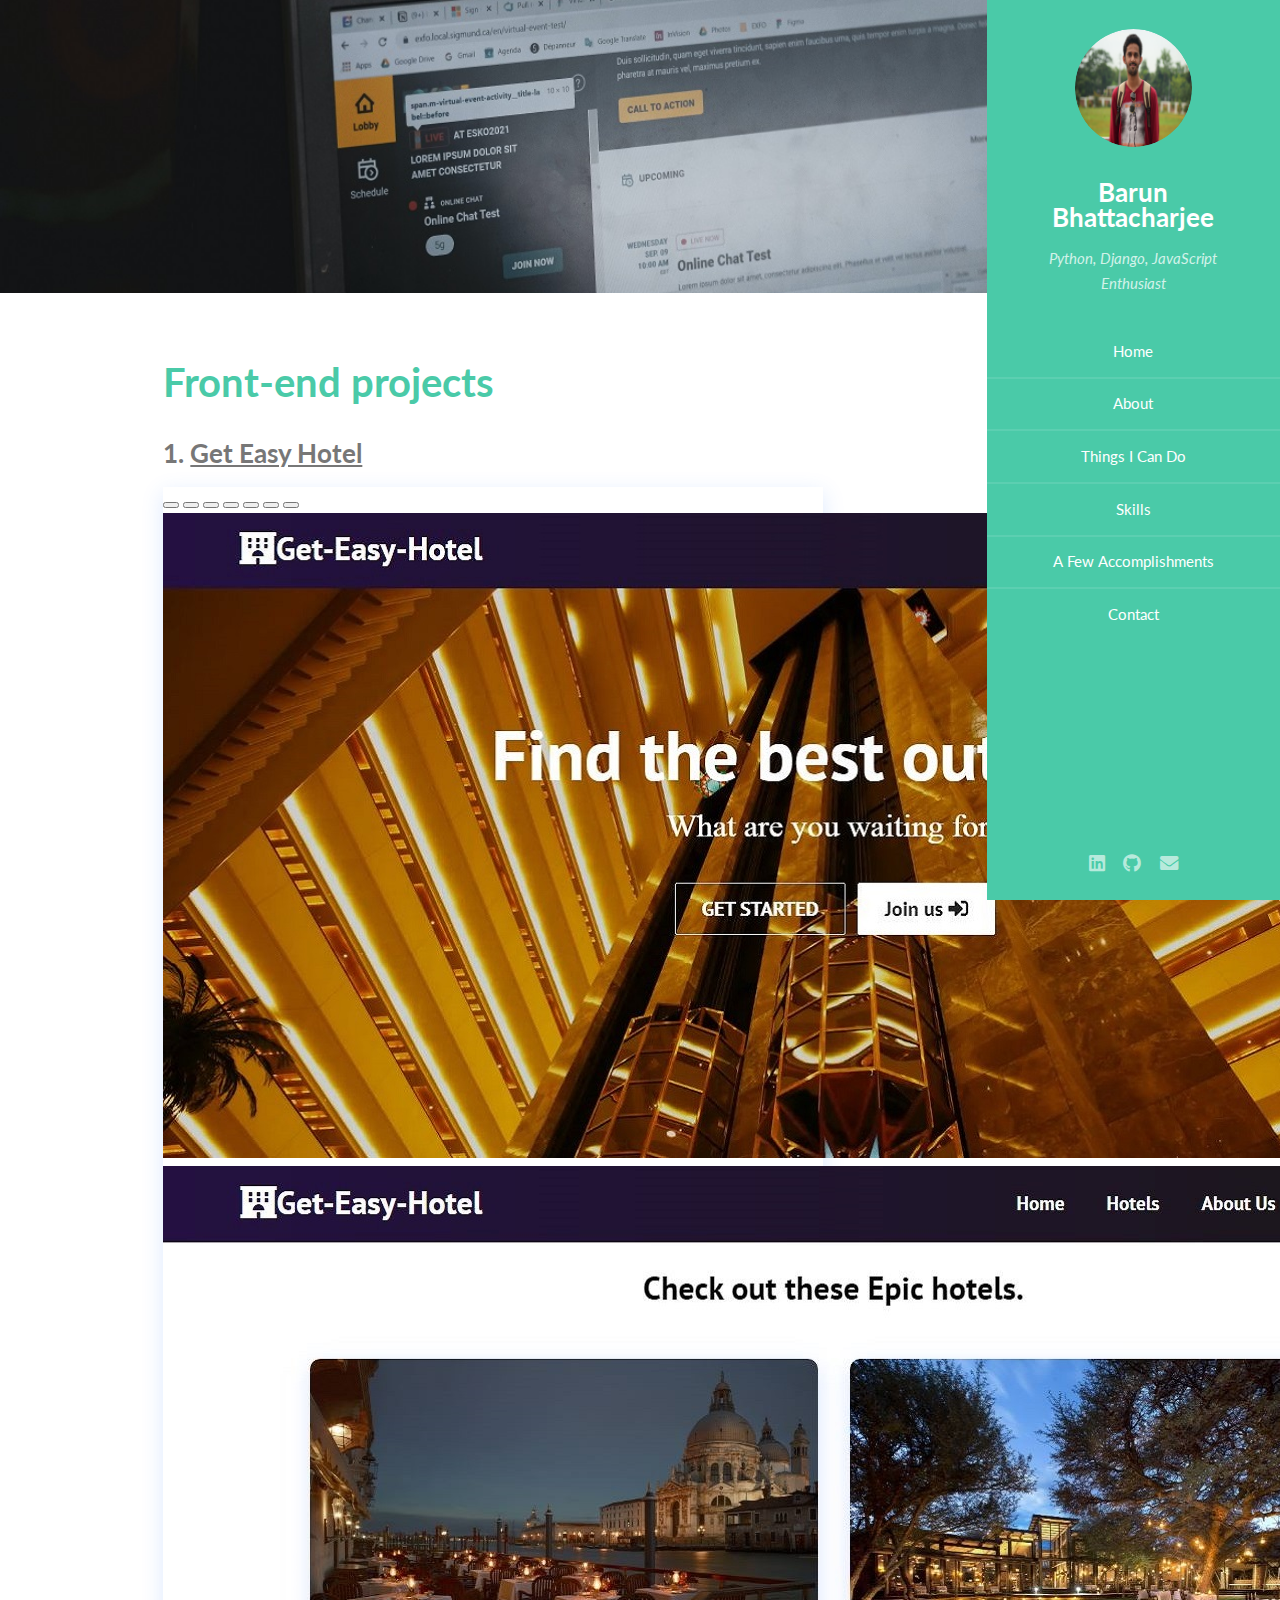
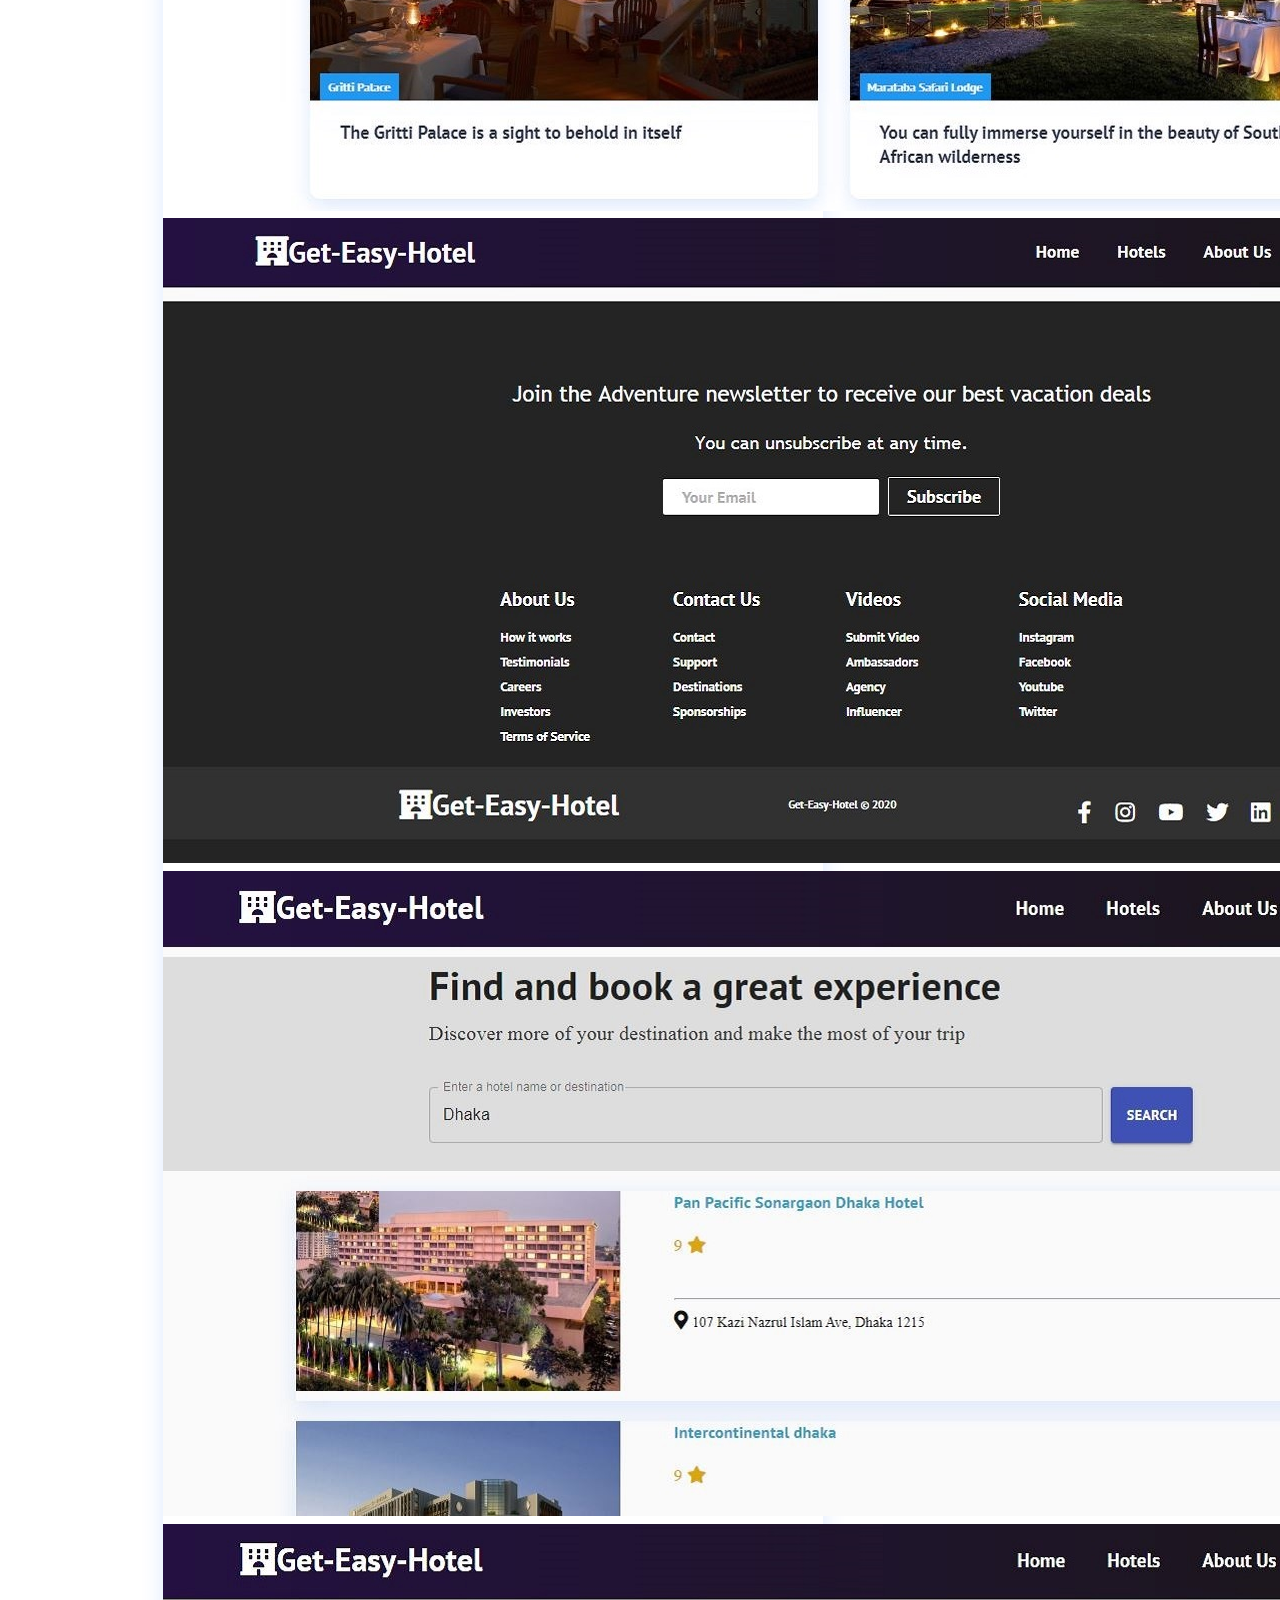
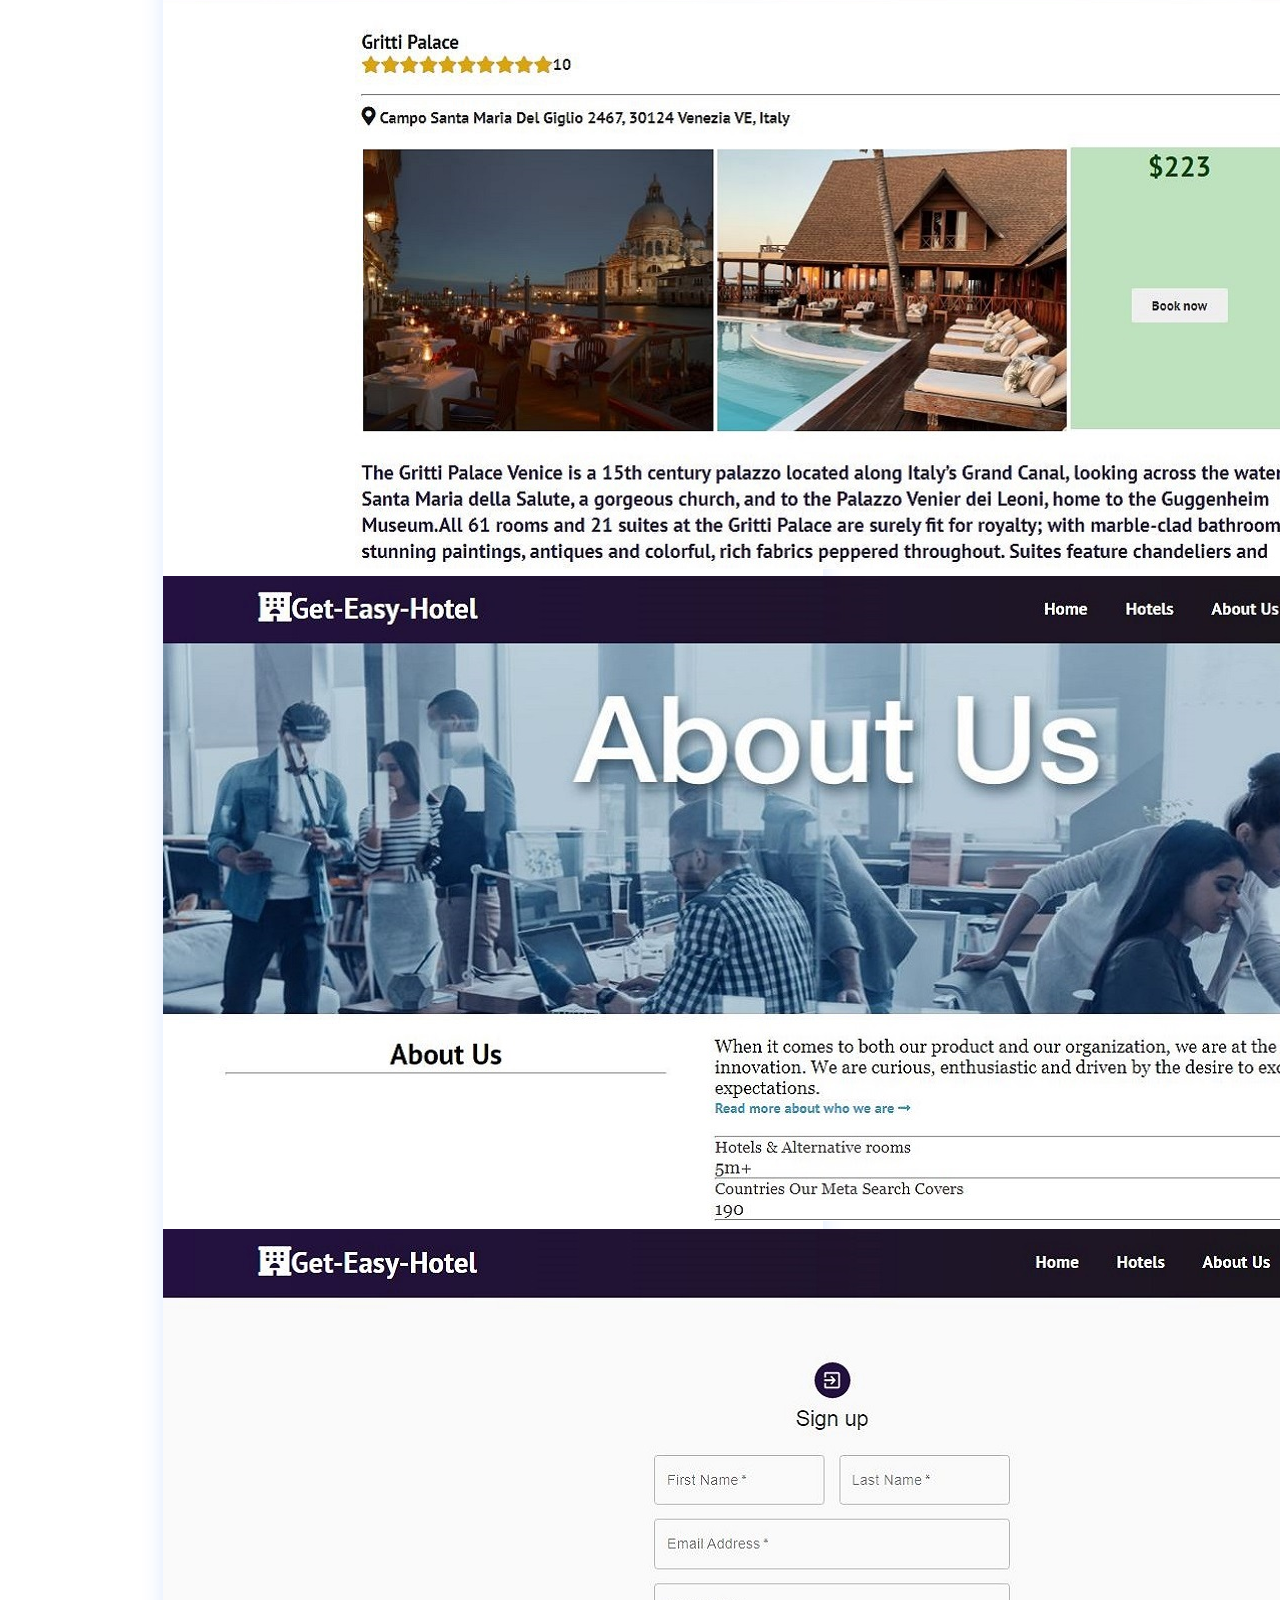
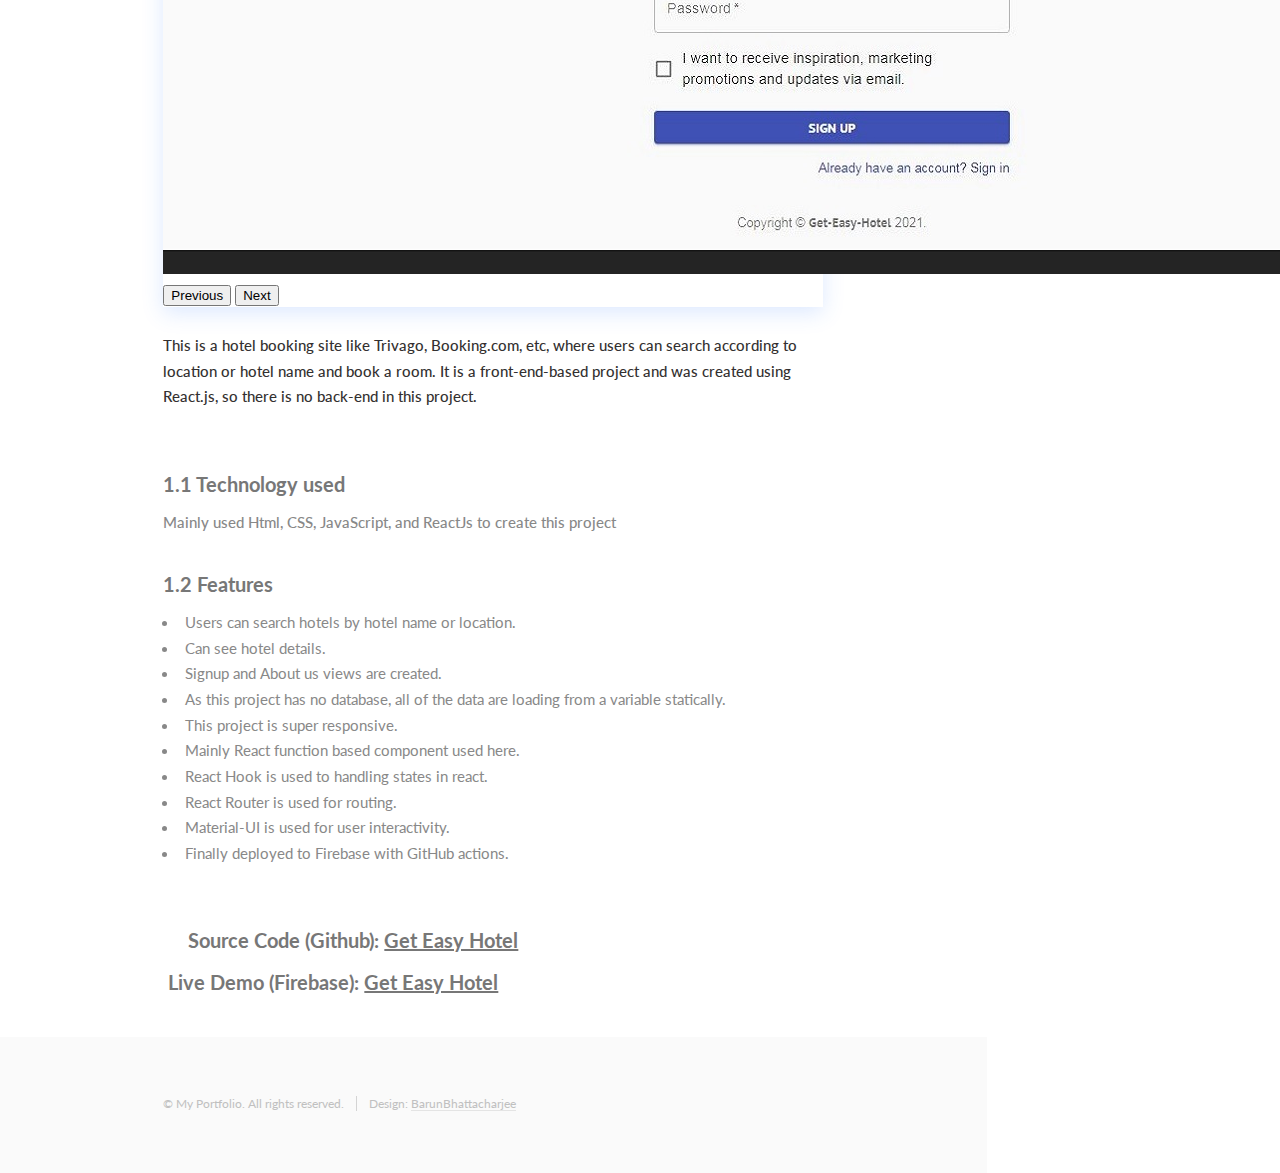
==== front-end_projects.html @ 384adb58 "initial commit" ====
<!DOCTYPE html>
<html>
    <head>

        <title>My Portfolio</title>
		<meta charset="utf-8" />
		<meta name="viewport" content="width=device-width, initial-scale=1, user-scalable=no" />
		<link href="https://cdn.jsdelivr.net/npm/bootstrap@5.0.0-beta3/dist/css/bootstrap.min.css" rel="stylesheet" integrity="sha384-eOJMYsd53ii+scO/bJGFsiCZc+5NDVN2yr8+0RDqr0Ql0h+rP48ckxlpbzKgwra6" crossorigin="anonymous">
		<link rel="stylesheet" href="assets/css/main.css" />
		<link rel="stylesheet" href="https://use.fontawesome.com/releases/v5.15.2/css/all.css">
		<link rel="stylesheet" href="https://use.fontawesome.com/releases/v5.15.2/css/v4-shims.css">
		<link
			href="https://fonts.googleapis.com/css2?family=PT+Sans:wght@700&display=swap"
			rel="stylesheet"
		/>

    </head>

    <body class="is-preload">

        <!-- Header -->
			<section id="header">
				<header>
					<span class="image avatar"><img src="images/avatar.jpg" alt="" /></span>
					<h1 id="logo">Barun Bhattacharjee</h1>
					<p>Python, Django, JavaScript Enthusiast</p>
				</header>
				<nav id="nav">
					<ul>
						<li><a href="index.html">Home</a></li>
						<li><a href="index.html#one">About</a></li>
						<li><a href="index.html#two">Things I Can Do</a></li>
						<li><a href="index.html#three">Skills</a></li>
						<li><a href="index.html#four">A Few Accomplishments</a></li>
						<li><a href="index.html#five">Contact</a></li>
					</ul>
				</nav>
				<footer>
					<ul class="icons">
						<li><a href="https://www.linkedin.com/in/barun-bhattacharjee/" class="icon brands fa-linkedin"><span class="label">LinkedIn</span></a></li>
						<li><a href="https://github.com/BarunBlog" class="icon brands fa-github"><span class="label">Github</span></a></li>
						<li><a href="mailto:bhattacharjeebarun25@gmail.com" class="icon solid fa-envelope"><span class="label">Email</span></a></li>
					</ul>
				</footer>
			</section>

            <!-- Wrapper -->
            <div id="wrapper">
                
                <!-- Main -->
                <div id="main">
                    <section id="one">
                        <div class="image main" data-position="center">
                            <img src="images/pic02.jpg" alt="" />
                        </div>

                        <div class="container">
                            <header class="major">
                                <h2 style="font-size: 40px;">Front-end projects</h2>

                            </header>

                            <h3>1. <a style="text-decoration: underline;" href="https://get-easy-hotel-2a999.web.app/">Get Easy Hotel</a></h3>

                            <div id="carouselExampleDark4" style="box-shadow: 0 6px 20px rgba(56, 125, 255, 0.17);" class="carousel carousel-dark slide" data-bs-ride="carousel">
                                <div class="carousel-indicators">
                                    <button type="button" data-bs-target="#carouselExampleDark4" data-bs-slide-to="0" class="active" aria-current="true" aria-label="Slide 1"></button>
                                    <button type="button" data-bs-target="#carouselExampleDark4" data-bs-slide-to="1" aria-label="Slide 2"></button>
                                    <button type="button" data-bs-target="#carouselExampleDark4" data-bs-slide-to="2" aria-label="Slide 3"></button>
                                    <button type="button" data-bs-target="#carouselExampleDark4" data-bs-slide-to="3" aria-label="Slide 4"></button>
                                    <button type="button" data-bs-target="#carouselExampleDark4" data-bs-slide-to="4" aria-label="Slide 5"></button>
                                    <button type="button" data-bs-target="#carouselExampleDark4" data-bs-slide-to="5" aria-label="Slide 6"></button>
                                    <button type="button" data-bs-target="#carouselExampleDark4" data-bs-slide-to="6" aria-label="Slide 7"></button>
                                </div>
                                <div class="carousel-inner">
                                    <div class="carousel-item active" data-bs-interval="6000">
                                        <img src="images/project_images/Front-end project/GetEasyHotelHome.JPG" class="d-block w-100" alt="...">
                                    </div>

                                    <div class="carousel-item" data-bs-interval="5000">
                                        <img src="images/project_images/Front-end project/EpicHotels.JPG" class="d-block w-100" alt="...">
                                    </div>

                                    <div class="carousel-item" data-bs-interval="5000">
                                        <img src="images/project_images/Front-end project/HotelFooter.JPG" class="d-block w-100" alt="...">
                                    </div>

                                    <div class="carousel-item" data-bs-interval="5000">
                                        <img src="images/project_images/Front-end project/Hotels.JPG" class="d-block w-100" alt="...">
                                    </div>

                                    <div class="carousel-item" data-bs-interval="5000">
                                        <img src="images/project_images/Front-end project/Hotel.JPG" class="d-block w-100" alt="...">
                                    </div>

                                    <div class="carousel-item" data-bs-interval="5000">
                                        <img src="images/project_images/Front-end project/GetEasyHotelAboutUs.JPG" class="d-block w-100" alt="...">                                   
                                    </div>

                                    <div class="carousel-item">
                                        <img src="images/project_images/Front-end project/HotelSignUp.JPG" class="d-block w-100" alt="...">
                                    </div>
                                    
                                </div>
                                <button class="carousel-control-prev" type="button" data-bs-target="#carouselExampleDark4" data-bs-slide="prev">
                                    <span class="carousel-control-prev-icon" aria-hidden="true"></span>
                                    <span class="visually-hidden">Previous</span>
                                </button>
                                <button class="carousel-control-next" type="button" data-bs-target="#carouselExampleDark4" data-bs-slide="next">
                                    <span class="carousel-control-next-icon" aria-hidden="true"></span>
                                    <span class="visually-hidden">Next</span>
                                </button>

                            </div>

                            <p style="font-weight: 500; color: rgb(51, 48, 48);"><br>This is a hotel booking site like Trivago, Booking.com, etc, where users can search according to location or hotel name and book a room.
                                It is a front-end-based project and was created using React.js, so there is no back-end in this project.</p>
                            <br>
                            <h4>1.1 Technology used</h4>
                            <p style="font-weight: 500;">Mainly used Html, CSS, JavaScript, and ReactJs to create this project</p>
                            
                            <h4>1.2 Features</h4>
                            <ul>
                                <li>Users can search hotels by hotel name or location.</li>
                                <li>Can see hotel details.</li>
                                <li>Signup and About us views are created.</li>
                                <li>As this project has no database, all of the data are loading from a variable statically.</li>
                                <li>This project is super responsive.</li>
                                <li>Mainly React function based component used here.</li>
                                <li>React Hook is used to handling states in react.</li>
                                <li>React Router is used for routing.</li>
                                <li>Material-UI is used for user interactivity.</li>
                                <li>Finally deployed to Firebase with GitHub actions.</li>
                            </ul>
                            <br>

                            <h4><i class="fa fa-github"></i> Source Code (Github): <a style="text-decoration: underline;" href="https://github.com/BarunBlog/Get-Easy-Hotel">Get Easy Hotel</a></h4>
                            <h4><img style="width: 19px;" src="https://www.vectorlogo.zone/logos/firebase/firebase-icon.svg" alt=""> Live Demo (Firebase): <a style="text-decoration: underline;" href="https://get-easy-hotel-2a999.web.app/">Get Easy Hotel</a></h4>

                        </div>

                    </section>
                </div>
                <!-- Footer -->
					<section id="footer">
						<div class="container">
							<ul class="copyright">
								<li>&copy; My Portfolio. All rights reserved.</li><li>Design: <a href="#">BarunBhattacharjee</a></li>
							</ul>
						</div>
					</section>
					
            </div>

            <!-- Scripts -->
			<script src="assets/js/jquery.min.js"></script>
			<script src="assets/js/jquery.scrollex.min.js"></script>
			<script src="assets/js/jquery.scrolly.min.js"></script>
			<script src="assets/js/browser.min.js"></script>
			<script src="assets/js/breakpoints.min.js"></script>
			<script src="assets/js/util.js"></script>
			<script src="assets/js/main.js"></script>

			<script src="https://cdn.jsdelivr.net/npm/bootstrap@5.0.0-beta3/dist/js/bootstrap.bundle.min.js" integrity="sha384-JEW9xMcG8R+pH31jmWH6WWP0WintQrMb4s7ZOdauHnUtxwoG2vI5DkLtS3qm9Ekf" crossorigin="anonymous"></script>
			<script src="https://cdn.jsdelivr.net/npm/@popperjs/core@2.9.1/dist/umd/popper.min.js" integrity="sha384-SR1sx49pcuLnqZUnnPwx6FCym0wLsk5JZuNx2bPPENzswTNFaQU1RDvt3wT4gWFG" crossorigin="anonymous"></script>
			<script src="https://cdn.jsdelivr.net/npm/bootstrap@5.0.0-beta3/dist/js/bootstrap.min.js" integrity="sha384-j0CNLUeiqtyaRmlzUHCPZ+Gy5fQu0dQ6eZ/xAww941Ai1SxSY+0EQqNXNE6DZiVc" crossorigin="anonymous"></script>

    </body>
</html>
---- assets/css/main.css ----
@import url("fontawesome-all.min.css");
@import url("https://fonts.googleapis.com/css?family=Lato:400,400italic,700,700italic|Source+Code+Pro:400");



html, body, div, span, applet, object,
iframe, h1, h2, h3, h4, h5, h6, p, blockquote,
pre, a, abbr, acronym, address, big, cite,
code, del, dfn, em, img, ins, kbd, q, s, samp,
small, strike, strong, sub, sup, tt, var, b,
u, i, center, dl, dt, dd, ol, ul, li, fieldset,
form, label, legend, table, caption, tbody,
tfoot, thead, tr, th, td, article, aside,
canvas, details, embed, figure, figcaption,
footer, header, hgroup, menu, nav, output, ruby,
section, summary, time, mark, audio, video {
	margin: 0;
	padding: 0;
	border: 0;
	font-size: 100%;
	font: inherit;
	vertical-align: baseline;}

article, aside, details, figcaption, figure,
footer, header, hgroup, menu, nav, section {
	display: block;}

body {
	line-height: 1;
}

ol, ul {
	list-style: none;
}

blockquote, q {
	quotes: none;
}

	blockquote:before, blockquote:after, q:before, q:after {
		content: '';
		content: none;
	}

table {
	border-collapse: collapse;
	border-spacing: 0;
}

body {
	-webkit-text-size-adjust: none;
}

mark {
	background-color: transparent;
	color: inherit;
}

input::-moz-focus-inner {
	border: 0;
	padding: 0;
}

input, select, textarea {
	-moz-appearance: none;
	-webkit-appearance: none;
	-ms-appearance: none;
	appearance: none;
}

/* Basic */

	html {
		box-sizing: border-box;
	}

	*, *:before, *:after {
		box-sizing: inherit;
	}

	body {
		background: #fff;
	}

		body.is-preload *, body.is-preload *:before, body.is-preload *:after {
			-moz-animation: none !important;
			-webkit-animation: none !important;
			-ms-animation: none !important;
			animation: none !important;
			-moz-transition: none !important;
			-webkit-transition: none !important;
			-ms-transition: none !important;
			transition: none !important;
		}

	body, input, select, textarea {
		color: #888;
		font-family: "Lato", sans-serif;
		font-size: 16pt;
		font-weight: 400;
		line-height: 1.75em;
	}

	a {
		-moz-transition: color 0.2s ease-in-out, border-color 0.2s ease-in-out;
		-webkit-transition: color 0.2s ease-in-out, border-color 0.2s ease-in-out;
		-ms-transition: color 0.2s ease-in-out, border-color 0.2s ease-in-out;
		transition: color 0.2s ease-in-out, border-color 0.2s ease-in-out;
		border-bottom: solid 1px #e4e4e4;
		color: inherit;
		text-decoration: none;
	}

		a:hover {
			border-bottom-color: transparent;
			color: #4acaa8 !important;
		}

	strong, b {
		color: #777;
		font-weight: 700;
	}

	em, i {
		font-style: italic;
	}

	p {
		margin: 0 0 2.25em 0;
	}

	h1, h2, h3, h4, h5, h6 {
		color: #777;
		font-weight: 700;
		line-height: 1em;
		margin: 0 0 0.5625em 0;
	}

		h1 a, h2 a, h3 a, h4 a, h5 a, h6 a {
			border: 0;
			color: inherit;
			text-decoration: none;
		}

	h2 {
		font-size: 2em;
		line-height: 1.5em;
	}

	h3 {
		font-size: 1.75em;
		line-height: 1.5em;
	}

	h4 {
		font-size: 1.25em;
		line-height: 1.5em;
	}

	h5 {
		font-size: 0.9em;
		line-height: 1.5em;
	}

	h6 {
		font-size: 0.7em;
		line-height: 1.5em;
	}

	sub {
		font-size: 0.8em;
		position: relative;
		top: 0.5em;
	}

	sup {
		font-size: 0.8em;
		position: relative;
		top: -0.5em;
	}

	hr {
		border: 0;
		border-bottom: solid 2px #f4f4f4;
		margin: 2.25em 0;
	}

		hr.major {
			margin: 3.375em 0;
		}

	blockquote {
		border-left: solid 8px #e4e4e4;
		font-style: italic;
		margin: 0 0 2.25em 0;
		padding: 0.5em 0 0.5em 2em;
	}

	code {
		background: #555;
		border-radius: 5px;
		color: #fff;
		font-family: "Source Code Pro", monospace;
		font-size: 0.9em;
		margin: 0 0.25em;
		padding: 0.25em 0.65em;
	}

	pre {
		font-family: "Source Code Pro", monospace;
		font-size: 0.9em;
		margin: 0 0 2.25em 0;
	}

		pre code {
			-webkit-overflow-scrolling: touch;
			display: block;
			line-height: 1.5em;
			overflow-x: auto;
			padding: 1em 1.5em;
		}

	.align-left {
		text-align: left;
	}

	.align-center {
		text-align: center;
	}

	.align-right {
		text-align: right;
	}

/* Row */

	.row {
		display: flex;
		flex-wrap: wrap;
		box-sizing: border-box;
		align-items: stretch;
	}

		.row > * {
			box-sizing: border-box;
		}

		.row.gtr-uniform > * > :last-child {
			margin-bottom: 0;
		}

		.row.aln-left {
			justify-content: flex-start;
		}

		.row.aln-center {
			justify-content: center;
		}

		.row.aln-right {
			justify-content: flex-end;
		}

		.row.aln-top {
			align-items: flex-start;
		}

		.row.aln-middle {
			align-items: center;
		}

		.row.aln-bottom {
			align-items: flex-end;
		}

		.row > .imp {
			order: -1;
		}

		.row > .col-1 {
			width: 8.33333%;
		}

		.row > .off-1 {
			margin-left: 8.33333%;
		}

		.row > .col-2 {
			width: 16.66667%;
		}

		.row > .off-2 {
			margin-left: 16.66667%;
		}

		.row > .col-3 {
			width: 25%;
		}

		.row > .off-3 {
			margin-left: 25%;
		}

		.row > .col-4 {
			width: 33.33333%;
		}

		.row > .off-4 {
			margin-left: 33.33333%;
		}

		.row > .col-5 {
			width: 41.66667%;
		}

		.row > .off-5 {
			margin-left: 41.66667%;
		}

		.row > .col-6 {
			width: 50%;
		}

		.row > .off-6 {
			margin-left: 50%;
		}

		.row > .col-7 {
			width: 58.33333%;
		}

		.row > .off-7 {
			margin-left: 58.33333%;
		}

		.row > .col-8 {
			width: 66.66667%;
		}

		.row > .off-8 {
			margin-left: 66.66667%;
		}

		.row > .col-9 {
			width: 75%;
		}

		.row > .off-9 {
			margin-left: 75%;
		}

		.row > .col-10 {
			width: 83.33333%;
		}

		.row > .off-10 {
			margin-left: 83.33333%;
		}

		.row > .col-11 {
			width: 91.66667%;
		}

		.row > .off-11 {
			margin-left: 91.66667%;
		}

		.row > .col-12 {
			width: 100%;
		}

		.row > .off-12 {
			margin-left: 100%;
		}

		.row.gtr-0 {
			margin-top: 0;
			margin-left: 0em;
		}

			.row.gtr-0 > * {
				padding: 0 0 0 0em;
			}

			.row.gtr-0.gtr-uniform {
				margin-top: 0em;
			}

				.row.gtr-0.gtr-uniform > * {
					padding-top: 0em;
				}

		.row.gtr-25 {
			margin-top: 0;
			margin-left: -0.5em;
		}

			.row.gtr-25 > * {
				padding: 0 0 0 0.5em;
			}

			.row.gtr-25.gtr-uniform {
				margin-top: -0.5em;
			}

				.row.gtr-25.gtr-uniform > * {
					padding-top: 0.5em;
				}

		.row.gtr-50 {
			margin-top: 0;
			margin-left: -1em;
		}

			.row.gtr-50 > * {
				padding: 0 0 0 1em;
			}

			.row.gtr-50.gtr-uniform {
				margin-top: -1em;
			}

				.row.gtr-50.gtr-uniform > * {
					padding-top: 1em;
				}

		.row {
			margin-top: 0;
			margin-left: -2em;
		}

			.row > * {
				padding: 0 0 0 2em;
			}

			.row.gtr-uniform {
				margin-top: -2em;
			}

				.row.gtr-uniform > * {
					padding-top: 2em;
				}

		.row.gtr-150 {
			margin-top: 0;
			margin-left: -3em;
		}

			.row.gtr-150 > * {
				padding: 0 0 0 3em;
			}

			.row.gtr-150.gtr-uniform {
				margin-top: -3em;
			}

				.row.gtr-150.gtr-uniform > * {
					padding-top: 3em;
				}

		.row.gtr-200 {
			margin-top: 0;
			margin-left: -4em;
		}

			.row.gtr-200 > * {
				padding: 0 0 0 4em;
			}

			.row.gtr-200.gtr-uniform {
				margin-top: -4em;
			}

				.row.gtr-200.gtr-uniform > * {
					padding-top: 4em;
				}

		@media screen and (max-width: 1680px) {

			.row {
				display: flex;
				flex-wrap: wrap;
				box-sizing: border-box;
				align-items: stretch;
			}

				.row > * {
					box-sizing: border-box;
				}

				.row.gtr-uniform > * > :last-child {
					margin-bottom: 0;
				}

				.row.aln-left {
					justify-content: flex-start;
				}

				.row.aln-center {
					justify-content: center;
				}

				.row.aln-right {
					justify-content: flex-end;
				}

				.row.aln-top {
					align-items: flex-start;
				}

				.row.aln-middle {
					align-items: center;
				}

				.row.aln-bottom {
					align-items: flex-end;
				}

				.row > .imp-xlarge {
					order: -1;
				}

				.row > .col-1-xlarge {
					width: 8.33333%;
				}

				.row > .off-1-xlarge {
					margin-left: 8.33333%;
				}

				.row > .col-2-xlarge {
					width: 16.66667%;
				}

				.row > .off-2-xlarge {
					margin-left: 16.66667%;
				}

				.row > .col-3-xlarge {
					width: 25%;
				}

				.row > .off-3-xlarge {
					margin-left: 25%;
				}

				.row > .col-4-xlarge {
					width: 33.33333%;
				}

				.row > .off-4-xlarge {
					margin-left: 33.33333%;
				}

				.row > .col-5-xlarge {
					width: 41.66667%;
				}

				.row > .off-5-xlarge {
					margin-left: 41.66667%;
				}

				.row > .col-6-xlarge {
					width: 50%;
				}

				.row > .off-6-xlarge {
					margin-left: 50%;
				}

				.row > .col-7-xlarge {
					width: 58.33333%;
				}

				.row > .off-7-xlarge {
					margin-left: 58.33333%;
				}

				.row > .col-8-xlarge {
					width: 66.66667%;
				}

				.row > .off-8-xlarge {
					margin-left: 66.66667%;
				}

				.row > .col-9-xlarge {
					width: 75%;
				}

				.row > .off-9-xlarge {
					margin-left: 75%;
				}

				.row > .col-10-xlarge {
					width: 83.33333%;
				}

				.row > .off-10-xlarge {
					margin-left: 83.33333%;
				}

				.row > .col-11-xlarge {
					width: 91.66667%;
				}

				.row > .off-11-xlarge {
					margin-left: 91.66667%;
				}

				.row > .col-12-xlarge {
					width: 100%;
				}

				.row > .off-12-xlarge {
					margin-left: 100%;
				}

				.row.gtr-0 {
					margin-top: 0;
					margin-left: 0em;
				}

					.row.gtr-0 > * {
						padding: 0 0 0 0em;
					}

					.row.gtr-0.gtr-uniform {
						margin-top: 0em;
					}

						.row.gtr-0.gtr-uniform > * {
							padding-top: 0em;
						}

				.row.gtr-25 {
					margin-top: 0;
					margin-left: -0.5em;
				}

					.row.gtr-25 > * {
						padding: 0 0 0 0.5em;
					}

					.row.gtr-25.gtr-uniform {
						margin-top: -0.5em;
					}

						.row.gtr-25.gtr-uniform > * {
							padding-top: 0.5em;
						}

				.row.gtr-50 {
					margin-top: 0;
					margin-left: -1em;
				}

					.row.gtr-50 > * {
						padding: 0 0 0 1em;
					}

					.row.gtr-50.gtr-uniform {
						margin-top: -1em;
					}

						.row.gtr-50.gtr-uniform > * {
							padding-top: 1em;
						}

				.row {
					margin-top: 0;
					margin-left: -2em;
				}

					.row > * {
						padding: 0 0 0 2em;
					}

					.row.gtr-uniform {
						margin-top: -2em;
					}

						.row.gtr-uniform > * {
							padding-top: 2em;
						}

				.row.gtr-150 {
					margin-top: 0;
					margin-left: -3em;
				}

					.row.gtr-150 > * {
						padding: 0 0 0 3em;
					}

					.row.gtr-150.gtr-uniform {
						margin-top: -3em;
					}

						.row.gtr-150.gtr-uniform > * {
							padding-top: 3em;
						}

				.row.gtr-200 {
					margin-top: 0;
					margin-left: -4em;
				}

					.row.gtr-200 > * {
						padding: 0 0 0 4em;
					}

					.row.gtr-200.gtr-uniform {
						margin-top: -4em;
					}

						.row.gtr-200.gtr-uniform > * {
							padding-top: 4em;
						}

		}

		@media screen and (max-width: 1280px) {

			.row {
				display: flex;
				flex-wrap: wrap;
				box-sizing: border-box;
				align-items: stretch;
			}

				.row > * {
					box-sizing: border-box;
				}

				.row.gtr-uniform > * > :last-child {
					margin-bottom: 0;
				}

				.row.aln-left {
					justify-content: flex-start;
				}

				.row.aln-center {
					justify-content: center;
				}

				.row.aln-right {
					justify-content: flex-end;
				}

				.row.aln-top {
					align-items: flex-start;
				}

				.row.aln-middle {
					align-items: center;
				}

				.row.aln-bottom {
					align-items: flex-end;
				}

				.row > .imp-large {
					order: -1;
				}

				.row > .col-1-large {
					width: 8.33333%;
				}

				.row > .off-1-large {
					margin-left: 8.33333%;
				}

				.row > .col-2-large {
					width: 16.66667%;
				}

				.row > .off-2-large {
					margin-left: 16.66667%;
				}

				.row > .col-3-large {
					width: 25%;
				}

				.row > .off-3-large {
					margin-left: 25%;
				}

				.row > .col-4-large {
					width: 33.33333%;
				}

				.row > .off-4-large {
					margin-left: 33.33333%;
				}

				.row > .col-5-large {
					width: 41.66667%;
				}

				.row > .off-5-large {
					margin-left: 41.66667%;
				}

				.row > .col-6-large {
					width: 50%;
				}

				.row > .off-6-large {
					margin-left: 50%;
				}

				.row > .col-7-large {
					width: 58.33333%;
				}

				.row > .off-7-large {
					margin-left: 58.33333%;
				}

				.row > .col-8-large {
					width: 66.66667%;
				}

				.row > .off-8-large {
					margin-left: 66.66667%;
				}

				.row > .col-9-large {
					width: 75%;
				}

				.row > .off-9-large {
					margin-left: 75%;
				}

				.row > .col-10-large {
					width: 83.33333%;
				}

				.row > .off-10-large {
					margin-left: 83.33333%;
				}

				.row > .col-11-large {
					width: 91.66667%;
				}

				.row > .off-11-large {
					margin-left: 91.66667%;
				}

				.row > .col-12-large {
					width: 100%;
				}

				.row > .off-12-large {
					margin-left: 100%;
				}

				.row.gtr-0 {
					margin-top: 0;
					margin-left: 0em;
				}

					.row.gtr-0 > * {
						padding: 0 0 0 0em;
					}

					.row.gtr-0.gtr-uniform {
						margin-top: 0em;
					}

						.row.gtr-0.gtr-uniform > * {
							padding-top: 0em;
						}

				.row.gtr-25 {
					margin-top: 0;
					margin-left: -0.375em;
				}

					.row.gtr-25 > * {
						padding: 0 0 0 0.375em;
					}

					.row.gtr-25.gtr-uniform {
						margin-top: -0.375em;
					}

						.row.gtr-25.gtr-uniform > * {
							padding-top: 0.375em;
						}

				.row.gtr-50 {
					margin-top: 0;
					margin-left: -0.75em;
				}

					.row.gtr-50 > * {
						padding: 0 0 0 0.75em;
					}

					.row.gtr-50.gtr-uniform {
						margin-top: -0.75em;
					}

						.row.gtr-50.gtr-uniform > * {
							padding-top: 0.75em;
						}

				.row {
					margin-top: 0;
					margin-left: -1.5em;
				}

					.row > * {
						padding: 0 0 0 1.5em;
					}

					.row.gtr-uniform {
						margin-top: -1.5em;
					}

						.row.gtr-uniform > * {
							padding-top: 1.5em;
						}

				.row.gtr-150 {
					margin-top: 0;
					margin-left: -2.25em;
				}

					.row.gtr-150 > * {
						padding: 0 0 0 2.25em;
					}

					.row.gtr-150.gtr-uniform {
						margin-top: -2.25em;
					}

						.row.gtr-150.gtr-uniform > * {
							padding-top: 2.25em;
						}

				.row.gtr-200 {
					margin-top: 0;
					margin-left: -3em;
				}

					.row.gtr-200 > * {
						padding: 0 0 0 3em;
					}

					.row.gtr-200.gtr-uniform {
						margin-top: -3em;
					}

						.row.gtr-200.gtr-uniform > * {
							padding-top: 3em;
						}

		}

		@media screen and (max-width: 1024px) {

			.row {
				display: flex;
				flex-wrap: wrap;
				box-sizing: border-box;
				align-items: stretch;
			}

				.row > * {
					box-sizing: border-box;
				}

				.row.gtr-uniform > * > :last-child {
					margin-bottom: 0;
				}

				.row.aln-left {
					justify-content: flex-start;
				}

				.row.aln-center {
					justify-content: center;
				}

				.row.aln-right {
					justify-content: flex-end;
				}

				.row.aln-top {
					align-items: flex-start;
				}

				.row.aln-middle {
					align-items: center;
				}

				.row.aln-bottom {
					align-items: flex-end;
				}

				.row > .imp-medium {
					order: -1;
				}

				.row > .col-1-medium {
					width: 8.33333%;
				}

				.row > .off-1-medium {
					margin-left: 8.33333%;
				}

				.row > .col-2-medium {
					width: 16.66667%;
				}

				.row > .off-2-medium {
					margin-left: 16.66667%;
				}

				.row > .col-3-medium {
					width: 25%;
				}

				.row > .off-3-medium {
					margin-left: 25%;
				}

				.row > .col-4-medium {
					width: 33.33333%;
				}

				.row > .off-4-medium {
					margin-left: 33.33333%;
				}

				.row > .col-5-medium {
					width: 41.66667%;
				}

				.row > .off-5-medium {
					margin-left: 41.66667%;
				}

				.row > .col-6-medium {
					width: 50%;
				}

				.row > .off-6-medium {
					margin-left: 50%;
				}

				.row > .col-7-medium {
					width: 58.33333%;
				}

				.row > .off-7-medium {
					margin-left: 58.33333%;
				}

				.row > .col-8-medium {
					width: 66.66667%;
				}

				.row > .off-8-medium {
					margin-left: 66.66667%;
				}

				.row > .col-9-medium {
					width: 75%;
				}

				.row > .off-9-medium {
					margin-left: 75%;
				}

				.row > .col-10-medium {
					width: 83.33333%;
				}

				.row > .off-10-medium {
					margin-left: 83.33333%;
				}

				.row > .col-11-medium {
					width: 91.66667%;
				}

				.row > .off-11-medium {
					margin-left: 91.66667%;
				}

				.row > .col-12-medium {
					width: 100%;
				}

				.row > .off-12-medium {
					margin-left: 100%;
				}

				.row.gtr-0 {
					margin-top: 0;
					margin-left: 0em;
				}

					.row.gtr-0 > * {
						padding: 0 0 0 0em;
					}

					.row.gtr-0.gtr-uniform {
						margin-top: 0em;
					}

						.row.gtr-0.gtr-uniform > * {
							padding-top: 0em;
						}

				.row.gtr-25 {
					margin-top: 0;
					margin-left: -0.375em;
				}

					.row.gtr-25 > * {
						padding: 0 0 0 0.375em;
					}

					.row.gtr-25.gtr-uniform {
						margin-top: -0.375em;
					}

						.row.gtr-25.gtr-uniform > * {
							padding-top: 0.375em;
						}

				.row.gtr-50 {
					margin-top: 0;
					margin-left: -0.75em;
				}

					.row.gtr-50 > * {
						padding: 0 0 0 0.75em;
					}

					.row.gtr-50.gtr-uniform {
						margin-top: -0.75em;
					}

						.row.gtr-50.gtr-uniform > * {
							padding-top: 0.75em;
						}

				.row {
					margin-top: 0;
					margin-left: -1.5em;
				}

					.row > * {
						padding: 0 0 0 1.5em;
					}

					.row.gtr-uniform {
						margin-top: -1.5em;
					}

						.row.gtr-uniform > * {
							padding-top: 1.5em;
						}

				.row.gtr-150 {
					margin-top: 0;
					margin-left: -2.25em;
				}

					.row.gtr-150 > * {
						padding: 0 0 0 2.25em;
					}

					.row.gtr-150.gtr-uniform {
						margin-top: -2.25em;
					}

						.row.gtr-150.gtr-uniform > * {
							padding-top: 2.25em;
						}

				.row.gtr-200 {
					margin-top: 0;
					margin-left: -3em;
				}

					.row.gtr-200 > * {
						padding: 0 0 0 3em;
					}

					.row.gtr-200.gtr-uniform {
						margin-top: -3em;
					}

						.row.gtr-200.gtr-uniform > * {
							padding-top: 3em;
						}

		}

		@media screen and (max-width: 736px) {

			.row {
				display: flex;
				flex-wrap: wrap;
				box-sizing: border-box;
				align-items: stretch;
			}

				.row > * {
					box-sizing: border-box;
				}

				.row.gtr-uniform > * > :last-child {
					margin-bottom: 0;
				}

				.row.aln-left {
					justify-content: flex-start;
				}

				.row.aln-center {
					justify-content: center;
				}

				.row.aln-right {
					justify-content: flex-end;
				}

				.row.aln-top {
					align-items: flex-start;
				}

				.row.aln-middle {
					align-items: center;
				}

				.row.aln-bottom {
					align-items: flex-end;
				}

				.row > .imp-small {
					order: -1;
				}

				.row > .col-1-small {
					width: 8.33333%;
				}

				.row > .off-1-small {
					margin-left: 8.33333%;
				}

				.row > .col-2-small {
					width: 16.66667%;
				}

				.row > .off-2-small {
					margin-left: 16.66667%;
				}

				.row > .col-3-small {
					width: 25%;
				}

				.row > .off-3-small {
					margin-left: 25%;
				}

				.row > .col-4-small {
					width: 33.33333%;
				}

				.row > .off-4-small {
					margin-left: 33.33333%;
				}

				.row > .col-5-small {
					width: 41.66667%;
				}

				.row > .off-5-small {
					margin-left: 41.66667%;
				}

				.row > .col-6-small {
					width: 50%;
				}

				.row > .off-6-small {
					margin-left: 50%;
				}

				.row > .col-7-small {
					width: 58.33333%;
				}

				.row > .off-7-small {
					margin-left: 58.33333%;
				}

				.row > .col-8-small {
					width: 66.66667%;
				}

				.row > .off-8-small {
					margin-left: 66.66667%;
				}

				.row > .col-9-small {
					width: 75%;
				}

				.row > .off-9-small {
					margin-left: 75%;
				}

				.row > .col-10-small {
					width: 83.33333%;
				}

				.row > .off-10-small {
					margin-left: 83.33333%;
				}

				.row > .col-11-small {
					width: 91.66667%;
				}

				.row > .off-11-small {
					margin-left: 91.66667%;
				}

				.row > .col-12-small {
					width: 100%;
				}

				.row > .off-12-small {
					margin-left: 100%;
				}

				.row.gtr-0 {
					margin-top: 0;
					margin-left: 0em;
				}

					.row.gtr-0 > * {
						padding: 0 0 0 0em;
					}

					.row.gtr-0.gtr-uniform {
						margin-top: 0em;
					}

						.row.gtr-0.gtr-uniform > * {
							padding-top: 0em;
						}

				.row.gtr-25 {
					margin-top: 0;
					margin-left: -0.3125em;
				}

					.row.gtr-25 > * {
						padding: 0 0 0 0.3125em;
					}

					.row.gtr-25.gtr-uniform {
						margin-top: -0.3125em;
					}

						.row.gtr-25.gtr-uniform > * {
							padding-top: 0.3125em;
						}

				.row.gtr-50 {
					margin-top: 0;
					margin-left: -0.625em;
				}

					.row.gtr-50 > * {
						padding: 0 0 0 0.625em;
					}

					.row.gtr-50.gtr-uniform {
						margin-top: -0.625em;
					}

						.row.gtr-50.gtr-uniform > * {
							padding-top: 0.625em;
						}

				.row {
					margin-top: 0;
					margin-left: -1.25em;
				}

					.row > * {
						padding: 0 0 0 1.25em;
					}

					.row.gtr-uniform {
						margin-top: -1.25em;
					}

						.row.gtr-uniform > * {
							padding-top: 1.25em;
						}

				.row.gtr-150 {
					margin-top: 0;
					margin-left: -1.875em;
				}

					.row.gtr-150 > * {
						padding: 0 0 0 1.875em;
					}

					.row.gtr-150.gtr-uniform {
						margin-top: -1.875em;
					}

						.row.gtr-150.gtr-uniform > * {
							padding-top: 1.875em;
						}

				.row.gtr-200 {
					margin-top: 0;
					margin-left: -2.5em;
				}

					.row.gtr-200 > * {
						padding: 0 0 0 2.5em;
					}

					.row.gtr-200.gtr-uniform {
						margin-top: -2.5em;
					}

						.row.gtr-200.gtr-uniform > * {
							padding-top: 2.5em;
						}

		}

		@media screen and (max-width: 480px) {

			.row {
				display: flex;
				flex-wrap: wrap;
				box-sizing: border-box;
				align-items: stretch;
			}

				.row > * {
					box-sizing: border-box;
				}

				.row.gtr-uniform > * > :last-child {
					margin-bottom: 0;
				}

				.row.aln-left {
					justify-content: flex-start;
				}

				.row.aln-center {
					justify-content: center;
				}

				.row.aln-right {
					justify-content: flex-end;
				}

				.row.aln-top {
					align-items: flex-start;
				}

				.row.aln-middle {
					align-items: center;
				}

				.row.aln-bottom {
					align-items: flex-end;
				}

				.row > .imp-xsmall {
					order: -1;
				}

				.row > .col-1-xsmall {
					width: 8.33333%;
				}

				.row > .off-1-xsmall {
					margin-left: 8.33333%;
				}

				.row > .col-2-xsmall {
					width: 16.66667%;
				}

				.row > .off-2-xsmall {
					margin-left: 16.66667%;
				}

				.row > .col-3-xsmall {
					width: 25%;
				}

				.row > .off-3-xsmall {
					margin-left: 25%;
				}

				.row > .col-4-xsmall {
					width: 33.33333%;
				}

				.row > .off-4-xsmall {
					margin-left: 33.33333%;
				}

				.row > .col-5-xsmall {
					width: 41.66667%;
				}

				.row > .off-5-xsmall {
					margin-left: 41.66667%;
				}

				.row > .col-6-xsmall {
					width: 50%;
				}

				.row > .off-6-xsmall {
					margin-left: 50%;
				}

				.row > .col-7-xsmall {
					width: 58.33333%;
				}

				.row > .off-7-xsmall {
					margin-left: 58.33333%;
				}

				.row > .col-8-xsmall {
					width: 66.66667%;
				}

				.row > .off-8-xsmall {
					margin-left: 66.66667%;
				}

				.row > .col-9-xsmall {
					width: 75%;
				}

				.row > .off-9-xsmall {
					margin-left: 75%;
				}

				.row > .col-10-xsmall {
					width: 83.33333%;
				}

				.row > .off-10-xsmall {
					margin-left: 83.33333%;
				}

				.row > .col-11-xsmall {
					width: 91.66667%;
				}

				.row > .off-11-xsmall {
					margin-left: 91.66667%;
				}

				.row > .col-12-xsmall {
					width: 100%;
				}

				.row > .off-12-xsmall {
					margin-left: 100%;
				}

				.row.gtr-0 {
					margin-top: 0;
					margin-left: 0em;
				}

					.row.gtr-0 > * {
						padding: 0 0 0 0em;
					}

					.row.gtr-0.gtr-uniform {
						margin-top: 0em;
					}

						.row.gtr-0.gtr-uniform > * {
							padding-top: 0em;
						}

				.row.gtr-25 {
					margin-top: 0;
					margin-left: -0.3125em;
				}

					.row.gtr-25 > * {
						padding: 0 0 0 0.3125em;
					}

					.row.gtr-25.gtr-uniform {
						margin-top: -0.3125em;
					}

						.row.gtr-25.gtr-uniform > * {
							padding-top: 0.3125em;
						}

				.row.gtr-50 {
					margin-top: 0;
					margin-left: -0.625em;
				}

					.row.gtr-50 > * {
						padding: 0 0 0 0.625em;
					}

					.row.gtr-50.gtr-uniform {
						margin-top: -0.625em;
					}

						.row.gtr-50.gtr-uniform > * {
							padding-top: 0.625em;
						}

				.row {
					margin-top: 0;
					margin-left: -1.25em;
				}

					.row > * {
						padding: 0 0 0 1.25em;
					}

					.row.gtr-uniform {
						margin-top: -1.25em;
					}

						.row.gtr-uniform > * {
							padding-top: 1.25em;
						}

				.row.gtr-150 {
					margin-top: 0;
					margin-left: -1.875em;
				}

					.row.gtr-150 > * {
						padding: 0 0 0 1.875em;
					}

					.row.gtr-150.gtr-uniform {
						margin-top: -1.875em;
					}

						.row.gtr-150.gtr-uniform > * {
							padding-top: 1.875em;
						}

				.row.gtr-200 {
					margin-top: 0;
					margin-left: -2.5em;
				}

					.row.gtr-200 > * {
						padding: 0 0 0 2.5em;
					}

					.row.gtr-200.gtr-uniform {
						margin-top: -2.5em;
					}

						.row.gtr-200.gtr-uniform > * {
							padding-top: 2.5em;
						}

		}

/* Container */

	.container {
		margin: 0 auto;
		max-width: calc(100% - 4.5em);
		width: 45em;
	}

		.container.xsmall {
			width: 11.25em;
		}

		.container.small {
			width: 22.5em;
		}

		.container.medium {
			width: 33.75em;
		}

		.container.large {
			width: 56.25em;
		}

		.container.xlarge {
			width: 67.5em;
		}

		.container.max {
			width: 100%;
		}

		@media screen and (max-width: 1024px) {

			.container {
				width: 100% !important;
			}

		}

		@media screen and (max-width: 480px) {

			.container {
				max-width: calc(100% - 3.375em);
			}

		}

/* Section/Article */

	section.special, article.special {
		text-align: center;
	}

	header p {
		color: #aaa;
		position: relative;
		margin: 0 0 1.6875em 0;
	}

	header h2 + p {
		font-size: 1.25em;
		margin-top: -0.5em;
		line-height: 1.5em;
	}

	header h3 + p {
		font-size: 1.1em;
		margin-top: -0.35em;
		line-height: 1.5em;
	}

	header h4 + p,
	header h5 + p,
	header h6 + p {
		font-size: 0.9em;
		margin-top: -0.25em;
		line-height: 1.5em;
	}

	header.major h2 {
		color: #4acaa8;
		font-size: 3.5em;
	}

		header.major h2 + p {
			color: #777;
			font-size: 1.75em;
			font-weight: 700;
			margin-top: -0.75em;
		}

/* Form */

	form {
		margin: 0 0 2.25em 0;
	}

	label {
		color: #777;
		display: block;
		font-size: 0.9em;
		font-weight: 700;
		margin: 0 0 1.125em 0;
	}

	input::-moz-focus-inner {
		border: 0;
		padding: 0;
	}

	input[type="text"],
	input[type="password"],
	input[type="email"],
	select,
	textarea {
		-moz-appearance: none;
		-webkit-appearance: none;
		-ms-appearance: none;
		appearance: none;
		border-radius: 5px;
		border: none;
		border: solid 2px #e4e4e4;
		color: inherit;
		display: block;
		outline: 0;
		padding: 0 1em;
		text-decoration: none;
		width: 100%;
	}

		input[type="text"]:invalid,
		input[type="password"]:invalid,
		input[type="email"]:invalid,
		select:invalid,
		textarea:invalid {
			box-shadow: none;
		}

		input[type="text"]:focus,
		input[type="password"]:focus,
		input[type="email"]:focus,
		select:focus,
		textarea:focus {
			border-color: #4acaa8;
		}

	select {
		background-image: url("data:image/svg+xml;charset=utf8,%3Csvg xmlns='http://www.w3.org/2000/svg' width='40' height='40' preserveAspectRatio='none' viewBox='0 0 40 40'%3E%3Cpath d='M9.4,12.3l10.4,10.4l10.4-10.4c0.2-0.2,0.5-0.4,0.9-0.4c0.3,0,0.6,0.1,0.9,0.4l3.3,3.3c0.2,0.2,0.4,0.5,0.4,0.9 c0,0.4-0.1,0.6-0.4,0.9L20.7,31.9c-0.2,0.2-0.5,0.4-0.9,0.4c-0.3,0-0.6-0.1-0.9-0.4L4.3,17.3c-0.2-0.2-0.4-0.5-0.4-0.9 c0-0.4,0.1-0.6,0.4-0.9l3.3-3.3c0.2-0.2,0.5-0.4,0.9-0.4S9.1,12.1,9.4,12.3z' fill='%23e4e4e4' /%3E%3C/svg%3E");
		background-size: 1.25em;
		background-repeat: no-repeat;
		background-position: calc(100% - 1em) center;
		height: 2.75em;
		padding-right: 2.75em;
		text-overflow: ellipsis;
	}

		select option {
			color: #777;
			background: #fff;
		}

		select:focus::-ms-value {
			background-color: transparent;
		}

		select::-ms-expand {
			display: none;
		}

	input[type="text"],
	input[type="password"],
	input[type="email"],
	select {
		height: 2.75em;
	}

	textarea {
		padding: 0.75em 1em;
	}

	input[type="checkbox"],
	input[type="radio"] {
		-moz-appearance: none;
		-webkit-appearance: none;
		-ms-appearance: none;
		appearance: none;
		display: block;
		float: left;
		margin-right: -2em;
		opacity: 0;
		width: 1em;
		z-index: -1;
	}

		input[type="checkbox"] + label,
		input[type="radio"] + label {
			text-decoration: none;
			color: #888;
			cursor: pointer;
			display: inline-block;
			font-size: 1em;
			font-weight: 400;
			padding-left: 2.4em;
			padding-right: 0.75em;
			position: relative;
		}

			input[type="checkbox"] + label:before,
			input[type="radio"] + label:before {
				-moz-osx-font-smoothing: grayscale;
				-webkit-font-smoothing: antialiased;
				display: inline-block;
				font-style: normal;
				font-variant: normal;
				text-rendering: auto;
				line-height: 1;
				text-transform: none !important;
				font-family: 'Font Awesome 5 Free';
				font-weight: 900;
			}

			input[type="checkbox"] + label:before,
			input[type="radio"] + label:before {
				background: #fafafa;
				border-radius: 5px;
				border: solid 2px #e4e4e4;
				content: '';
				display: inline-block;
				font-size: 0.8em;
				height: 2.0625em;
				left: 0;
				line-height: 2.0625em;
				position: absolute;
				text-align: center;
				top: 0;
				width: 2.0625em;
			}

		input[type="checkbox"]:checked + label:before,
		input[type="radio"]:checked + label:before {
			background: #989898;
			border-color: #989898;
			color: #ffffff;
			content: '\f00c';
		}

		input[type="checkbox"]:focus + label:before,
		input[type="radio"]:focus + label:before {
			border-color: #4acaa8;
		}

	input[type="checkbox"] + label:before {
		border-radius: 5px;
	}

	input[type="radio"] + label:before {
		border-radius: 100%;
	}

	::-webkit-input-placeholder {
		color: #aaa !important;
		font-style: italic;
		opacity: 1.0;
	}

	:-moz-placeholder {
		color: #aaa !important;
		font-style: italic;
		opacity: 1.0;
	}

	::-moz-placeholder {
		color: #aaa !important;
		font-style: italic;
		opacity: 1.0;
	}

	:-ms-input-placeholder {
		color: #aaa !important;
		font-style: italic;
		opacity: 1.0;
	}

/* Box */

	.box {
		border-radius: 5px;
		border: solid 2px #e4e4e4;
		margin-bottom: 2.25em;
		padding: 1.5em;
	}

		.box > :last-child,
		.box > :last-child > :last-child,
		.box > :last-child > :last-child > :last-child {
			margin-bottom: 0;
		}

		.box.alt {
			border: 0;
			border-radius: 0;
			padding: 0;
		}

/* Icon */

	.icon {
		text-decoration: none;
		border-bottom: none;
		position: relative;
	}

		.icon:before {
			-moz-osx-font-smoothing: grayscale;
			-webkit-font-smoothing: antialiased;
			display: inline-block;
			font-style: normal;
			font-variant: normal;
			text-rendering: auto;
			line-height: 1;
			text-transform: none !important;
			font-family: 'Font Awesome 5 Free';
			font-weight: 400;
		}

		.icon > .label {
			display: none;
		}

		.icon:before {
			line-height: inherit;
		}

		.icon.solid:before {
			font-weight: 900;
		}

		.icon.brands:before {
			font-family: 'Font Awesome 5 Brands';
		}

/* Image */

	.image {
		border-radius: 5px;
		border: 0;
		display: inline-block;
		position: relative;
	}

		.image[data-position] img {
			-moz-object-fit: cover;
			-webkit-object-fit: cover;
			-ms-object-fit: cover;
			object-fit: cover;
			display: block;
			position: absolute;
			top: 0;
			left: 0;
			width: 100%;
			height: 100%;
		}

		.image[data-position="top left"] img {
			-moz-object-position: top left;
			-webkit-object-position: top left;
			-ms-object-position: top left;
			object-position: top left;
		}

		.image[data-position="top"] img {
			-moz-object-position: top;
			-webkit-object-position: top;
			-ms-object-position: top;
			object-position: top;
		}

		.image[data-position="top right"] img {
			-moz-object-position: top right;
			-webkit-object-position: top right;
			-ms-object-position: top right;
			object-position: top right;
		}

		.image[data-position="right"] img {
			-moz-object-position: right;
			-webkit-object-position: right;
			-ms-object-position: right;
			object-position: right;
		}

		.image[data-position="bottom right"] img {
			-moz-object-position: bottom right;
			-webkit-object-position: bottom right;
			-ms-object-position: bottom right;
			object-position: bottom right;
		}

		.image[data-position="bottom"] img {
			-moz-object-position: bottom;
			-webkit-object-position: bottom;
			-ms-object-position: bottom;
			object-position: bottom;
		}

		.image[data-position="bottom left"] img {
			-moz-object-position: bottom left;
			-webkit-object-position: bottom left;
			-ms-object-position: bottom left;
			object-position: bottom left;
		}

		.image[data-position="left"] img {
			-moz-object-position: left;
			-webkit-object-position: left;
			-ms-object-position: left;
			object-position: left;
		}

		.image[data-position="center"] img {
			-moz-object-position: center;
			-webkit-object-position: center;
			-ms-object-position: center;
			object-position: center;
		}

		.image[data-position="25% 25%"] img {
			-moz-object-position: 25% 25%;
			-webkit-object-position: 25% 25%;
			-ms-object-position: 25% 25%;
			object-position: 25% 25%;
		}

		.image[data-position="75% 25%"] img {
			-moz-object-position: 75% 25%;
			-webkit-object-position: 75% 25%;
			-ms-object-position: 75% 25%;
			object-position: 75% 25%;
		}

		.image[data-position="75% 75%"] img {
			-moz-object-position: 75% 75%;
			-webkit-object-position: 75% 75%;
			-ms-object-position: 75% 75%;
			object-position: 75% 75%;
		}

		.image[data-position="25% 75%"] img {
			-moz-object-position: 25% 75%;
			-webkit-object-position: 25% 75%;
			-ms-object-position: 25% 75%;
			object-position: 25% 75%;
		}

		.image img {
			border-radius: 5px;
			display: block;
		}

		.image.left {
			float: left;
			margin: 0 2.5em 2em 0;
			top: 0.25em;
		}

		.image.right {
			float: right;
			margin: 0 0 2em 2.5em;
			top: 0.25em;
		}

		.image.fit {
			display: block;
			margin: 0 0 2.25em 0;
			width: 100%;
		}

			.image.fit img {
				display: block;
				width: 100%;
			}

		.image.avatar {
			border-radius: 100%;
			overflow: hidden;
		}

			.image.avatar img {
				border-radius: 100%;
				display: block;
				width: 100%;
			}

		.image.main {
			display: block;
			height: 20em;
			border-radius: 0;
		}

			.image.main img {
				border-radius: 0;
			}

/* List */

	ol {
		list-style: decimal;
		margin: 0 0 2.25em 0;
		padding-left: 1.25em;
	}

		ol li {
			padding-left: 0.25em;
		}

	ul {
		list-style: disc;
		margin: 0 0 2.25em 0;
		padding-left: 1em;
	}

		ul li {
			padding-left: 0.5em;
		}

		ul.alt {
			list-style: none;
			padding-left: 0;
		}

			ul.alt li {
				border-top: solid 2px #f4f4f4;
				padding: 0.5em 0;
			}

				ul.alt li:first-child {
					border-top: 0;
					padding-top: 0;
				}

	dl {
		margin: 0 0 2.25em 0;
	}

/* Actions */

	ul.actions {
		display: -moz-flex;
		display: -webkit-flex;
		display: -ms-flex;
		display: flex;
		cursor: default;
		list-style: none;
		margin-left: -1.125em;
		padding-left: 0;
	}

		ul.actions li {
			padding: 0 0 0 1.125em;
			vertical-align: middle;
		}

		ul.actions.special {
			-moz-justify-content: center;
			-webkit-justify-content: center;
			-ms-justify-content: center;
			justify-content: center;
			width: 100%;
			margin-left: 0;
		}

			ul.actions.special li:first-child {
				padding-left: 0;
			}

		ul.actions.stacked {
			-moz-flex-direction: column;
			-webkit-flex-direction: column;
			-ms-flex-direction: column;
			flex-direction: column;
			margin-left: 0;
		}

			ul.actions.stacked li {
				padding: 1.125em 0 0 0;
			}

				ul.actions.stacked li:first-child {
					padding-top: 0;
				}

		ul.actions.fit {
			width: calc(100% + 1.125em);
		}

			ul.actions.fit li {
				-moz-flex-grow: 1;
				-webkit-flex-grow: 1;
				-ms-flex-grow: 1;
				flex-grow: 1;
				-moz-flex-shrink: 1;
				-webkit-flex-shrink: 1;
				-ms-flex-shrink: 1;
				flex-shrink: 1;
				width: 100%;
			}

				ul.actions.fit li > * {
					width: 100%;
				}

			ul.actions.fit.stacked {
				width: 100%;
			}

		@media screen and (max-width: 480px) {

			ul.actions:not(.fixed) {
				-moz-flex-direction: column;
				-webkit-flex-direction: column;
				-ms-flex-direction: column;
				flex-direction: column;
				margin-left: 0;
				width: 100% !important;
			}

				ul.actions:not(.fixed) li {
					-moz-flex-grow: 1;
					-webkit-flex-grow: 1;
					-ms-flex-grow: 1;
					flex-grow: 1;
					-moz-flex-shrink: 1;
					-webkit-flex-shrink: 1;
					-ms-flex-shrink: 1;
					flex-shrink: 1;
					padding: 1.125em 0 0 0;
					text-align: center;
					width: 100%;
				}

					ul.actions:not(.fixed) li > * {
						width: 100%;
					}

					ul.actions:not(.fixed) li:first-child {
						padding-top: 0;
					}

					ul.actions:not(.fixed) li input[type="submit"],
					ul.actions:not(.fixed) li input[type="reset"],
					ul.actions:not(.fixed) li input[type="button"],
					ul.actions:not(.fixed) li button,
					ul.actions:not(.fixed) li .button {
						width: 100%;
					}

						ul.actions:not(.fixed) li input[type="submit"].icon:before,
						ul.actions:not(.fixed) li input[type="reset"].icon:before,
						ul.actions:not(.fixed) li input[type="button"].icon:before,
						ul.actions:not(.fixed) li button.icon:before,
						ul.actions:not(.fixed) li .button.icon:before {
							margin-left: -0.5rem;
						}

		}

/* Feature Icons */

	ul.feature-icons {
		list-style: none;
		padding-left: 0;
	}

		ul.feature-icons li {
			text-decoration: none;
			display: inline-block;
			margin: 0 0 1.6875em 0;
			padding: 0.35em 0 0 3.5em;
			position: relative;
			vertical-align: top;
			width: 48%;
		}

			ul.feature-icons li:before {
				-moz-osx-font-smoothing: grayscale;
				-webkit-font-smoothing: antialiased;
				display: inline-block;
				font-style: normal;
				font-variant: normal;
				text-rendering: auto;
				line-height: 1;
				text-transform: none !important;
				font-family: 'Font Awesome 5 Free';
				font-weight: 400;
			}

			ul.feature-icons li:before {
				background: #4acaa8;
				border-radius: 100%;
				color: #ffffff;
				display: block;
				height: 2.5em;
				left: 0;
				line-height: 2.5em;
				position: absolute;
				text-align: center;
				top: 0;
				width: 2.5em;
			}

/* Icons */

	ul.icons {
		cursor: default;
		list-style: none;
		padding-left: 0;
	}

		ul.icons li {
			display: inline-block;
			padding: 0 1em 0 0;
		}

			ul.icons li:last-child {
				padding-right: 0 !important;
			}

			ul.icons li .icon:before {
				font-size: 1.25em;
			}

/* Table */

	.table-wrapper {
		-webkit-overflow-scrolling: touch;
		overflow-x: auto;
	}

	table {
		margin: 0 0 2.25em 0;
		width: 100%;
	}

		table tbody tr {
			border: solid 2px #f4f4f4;
			border-left: 0;
			border-right: 0;
		}

			table tbody tr:nth-child(2n + 1) {
				background-color: #fafafa;
			}

		table td {
			padding: 0.75em 0.75em;
		}

		table th {
			color: #777;
			font-size: 0.9em;
			font-weight: 700;
			padding: 0 0.75em 0.75em 0.75em;
			text-align: left;
		}

		table thead {
			border-bottom: solid 4px #e4e4e4;
		}

		table tfoot {
			border-top: solid 4px #e4e4e4;
		}

		table.alt {
			border-collapse: separate;
		}

			table.alt tbody tr td {
				border: solid 2px #e4e4e4;
				border-left-width: 0;
				border-top-width: 0;
			}

				table.alt tbody tr td:first-child {
					border-left-width: 2px;
				}

			table.alt tbody tr:first-child td {
				border-top-width: 2px;
			}

			table.alt thead {
				border-bottom: 0;
			}

			table.alt tfoot {
				border-top: 0;
			}

/* Button */

	input[type="submit"],
	input[type="reset"],
	input[type="button"],
	.button {
		-moz-appearance: none;
		-webkit-appearance: none;
		-ms-appearance: none;
		appearance: none;
		-moz-transition: background-color 0.2s ease-in-out, color 0.2s ease-in-out;
		-webkit-transition: background-color 0.2s ease-in-out, color 0.2s ease-in-out;
		-ms-transition: background-color 0.2s ease-in-out, color 0.2s ease-in-out;
		transition: background-color 0.2s ease-in-out, color 0.2s ease-in-out;
		background-color: #989898;
		border-radius: 5px;
		border: 0;
		color: #ffffff !important;
		cursor: pointer;
		display: inline-block;
		font-weight: 700;
		height: 2.75em;
		line-height: 2.75em;
		padding: 0 1.5em;
		text-align: center;
		text-decoration: none;
		white-space: nowrap;
	}

		input[type="submit"]:hover,
		input[type="reset"]:hover,
		input[type="button"]:hover,
		.button:hover {
			background-color: #a5a5a5;
			color: #ffffff !important;
		}

		input[type="submit"]:active,
		input[type="reset"]:active,
		input[type="button"]:active,
		.button:active {
			background-color: #8b8b8b;
		}

		input[type="submit"].icon,
		input[type="reset"].icon,
		input[type="button"].icon,
		.button.icon {
			padding-left: 1.35em;
		}

			input[type="submit"].icon:before,
			input[type="reset"].icon:before,
			input[type="button"].icon:before,
			.button.icon:before {
				margin-right: 0.5em;
			}

		input[type="submit"].fit,
		input[type="reset"].fit,
		input[type="button"].fit,
		.button.fit {
			width: 100%;
		}

		input[type="submit"].small,
		input[type="reset"].small,
		input[type="button"].small,
		.button.small {
			font-size: 0.8em;
		}

		input[type="submit"].large,
		input[type="reset"].large,
		input[type="button"].large,
		.button.large {
			font-size: 1.35em;
		}

		input[type="submit"].alt,
		input[type="reset"].alt,
		input[type="button"].alt,
		.button.alt {
			background-color: transparent;
			box-shadow: inset 0 0 0 2px #e4e4e4;
			color: #777 !important;
		}

			input[type="submit"].alt:hover,
			input[type="reset"].alt:hover,
			input[type="button"].alt:hover,
			.button.alt:hover {
				background-color: #f4f4f4;
				color: #777 !important;
			}

			input[type="submit"].alt:active,
			input[type="reset"].alt:active,
			input[type="button"].alt:active,
			.button.alt:active {
				background-color: #eaeaea;
			}

			input[type="submit"].alt.icon:before,
			input[type="reset"].alt.icon:before,
			input[type="button"].alt.icon:before,
			.button.alt.icon:before {
				color: #aaa;
			}

		input[type="submit"].primary,
		input[type="reset"].primary,
		input[type="button"].primary,
		.button.primary {
			background-color: #4acaa8;
			color: #ffffff !important;
		}

			input[type="submit"].primary:hover,
			input[type="reset"].primary:hover,
			input[type="button"].primary:hover,
			.button.primary:hover {
				background-color: #5ed0b1;
			}

			input[type="submit"].primary:active,
			input[type="reset"].primary:active,
			input[type="button"].primary:active,
			.button.primary:active {
				background-color: #39c29d;
			}

		input[type="submit"].disabled, input[type="submit"]:disabled,
		input[type="reset"].disabled,
		input[type="reset"]:disabled,
		input[type="button"].disabled,
		input[type="button"]:disabled,
		.button.disabled,
		.button:disabled {
			background-color: #888 !important;
			box-shadow: inset 0 -0.15em 0 0 rgba(0, 0, 0, 0.15);
			color: #fff !important;
			cursor: default;
			opacity: 0.25;
		}

/* Features */

	.features article {
		border-top: solid 3px #f4f4f4;
		margin-bottom: 2.25em;
		padding-bottom: 0.5em;
	}

		.features article:first-child {
			border-top: 0;
			padding-top: 0;
		}

		.features article .image {
			display: inline-block;
			padding-right: 2.5em;
			vertical-align: middle;
			width: 48%;
		}

			.features article .image img {
				display: block;
				width: 100%;
			}

		.features article .inner {
			display: inline-block;
			vertical-align: middle;
			width: 50%;
		}

			.features article .inner > :last-child {
				margin-bottom: 0;
			}

/* Header */

	#header {
		display: -moz-flex;
		display: -webkit-flex;
		display: -ms-flex;
		display: flex;
		-moz-flex-direction: column;
		-webkit-flex-direction: column;
		-ms-flex-direction: column;
		flex-direction: column;
		-moz-justify-content: space-between;
		-webkit-justify-content: space-between;
		-ms-justify-content: space-between;
		justify-content: space-between;
		background: #4acaa8;
		color: #d2f2e9;
		height: 100%;
		overflow-y: auto;
		position: fixed;
		text-align: center;
		top: 0;
		width: 23em;
		right: 0;
	}

		#header h1, #header h2, #header h3, #header h4, #header h5, #header h6 {
			color: #ffffff;
		}

			#header h1 a, #header h2 a, #header h3 a, #header h4 a, #header h5 a, #header h6 a {
				color: #ffffff;
			}

		#header header p {
			color: #b7eadc;
		}

		#header a {
			color: #d2f2e9;
		}

			#header a:hover {
				color: #ffffff !important;
			}

		#header > header {
			-moz-flex-shrink: 0;
			-webkit-flex-shrink: 0;
			-ms-flex-shrink: 0;
			flex-shrink: 0;
			padding: 3em;
		}

			#header > header .avatar {
				display: block;
				margin: 0 auto 2.25em auto;
				width: 8em;
			}

			#header > header h1 {
				font-size: 1.75em;
				margin: 0;
			}

			#header > header p {
				color: #d2f2e9;
				font-style: italic;
				margin: 1em 0 0 0;
			}

		#header > footer {
			-moz-flex-shrink: 0;
			-webkit-flex-shrink: 0;
			-ms-flex-shrink: 0;
			flex-shrink: 0;
			bottom: 0;
			left: 0;
			padding: 2em;
			width: 100%;
		}

			#header > footer .icons {
				margin: 0;
			}

				#header > footer .icons li a {
					color: #b7eadc;
				}

		#header > nav {
			-moz-flex-grow: 1;
			-webkit-flex-grow: 1;
			-ms-flex-grow: 1;
			flex-grow: 1;
		}

			#header > nav ul {
				list-style: none;
				margin: 0;
				padding: 0;
			}

				#header > nav ul li {
					border-top: solid 2px #5ccfb1;
					display: block;
					padding: 0;
				}

					#header > nav ul li a {
						-moz-transition: none;
						-webkit-transition: none;
						-ms-transition: none;
						transition: none;
						border: 0;
						color: #ffffff !important;
						display: block;
						padding: 0.85em 0;
						text-decoration: none;
					}

						#header > nav ul li a.active {
							background: #fff;
							color: #4acaa8 !important;
						}

					#header > nav ul li:first-child {
						border-top: 0;
					}

/* Wrapper */

	#wrapper {
		background: #fff;
		padding-right: 23em;
	}

/* Main */

	#main > section {
		border-top: solid 6px #f4f4f4;
	}

		#main > section > .container {
			padding: 6em 0 4em 0;
		}

		#main > section:first-child {
			border-top: 0;
		}

/* Footer */

	#footer {
		background: #fafafa;
		border-top: 0;
		color: #c0c0c0;
		overflow: hidden;
		padding: 4em 0 2em 0;
	}

		#footer .copyright {
			line-height: 1em;
			list-style: none;
			padding: 0;
		}

			#footer .copyright li {
				border-left: solid 1px #d4d4d4;
				display: inline-block;
				font-size: 0.8em;
				margin-left: 1em;
				padding-left: 1em;
			}

				#footer .copyright li:first-child {
					border-left: 0;
					margin-left: 0;
					padding-left: 0;
				}

				#footer .copyright li a {
					color: inherit;
				}

/* XLarge */

	@media screen and (max-width: 1680px) {

		/* Basic */

			body, input, select, textarea {
				font-size: 13pt;
			}

		/* Header */

			#header {
				width: 21em;
			}

				#header > header {
					padding: 2em;
				}

				#header > footer {
					padding: 1.5em;
				}

		/* Wrapper */

			#wrapper {
				padding-right: 21em;
			}

		/* Main */

			#main > section > .container {
				padding: 4em 0 2em 0;
			}

	}

/* Large */

	@media screen and (max-width: 1280px) {

		/* Basic */

			body, input, select, textarea {
				font-size: 11pt;
			}

		/* Header */

			#header {
				width: 20em;
			}

		/* Wrapper */

			#wrapper {
				padding-right: 20em;
			}

	}

/* Medium */

	#titleBar {
		display: none;
	}

	@media screen and (max-width: 1024px) {

		/* Basic */

			html, body {
				overflow-x: hidden;
			}

			body, input, select, textarea {
				font-size: 12pt;
			}

		/* Image */

			.image.left, .image.right {
				max-width: 40%;
			}

				.image.left img, .image.right img {
					width: 100%;
				}

			.image.main {
				height: 20em;
			}

		/* Header */

			#header {
				-moz-backface-visibility: hidden;
				-webkit-backface-visibility: hidden;
				-ms-backface-visibility: hidden;
				backface-visibility: hidden;
				-moz-transition: -moz-transform 0.5s ease;
				-webkit-transition: -webkit-transform 0.5s ease;
				-ms-transition: -ms-transform 0.5s ease;
				transition: transform 0.5s ease;
				display: block;
				height: 100%;
				overflow-y: auto;
				position: fixed;
				top: 0;
				width: 23em;
				z-index: 10002;
				-moz-transform: translateX(23em);
				-webkit-transform: translateX(23em);
				-ms-transform: translateX(23em);
				transform: translateX(23em);
				right: 0;
			}

				#header > footer {
					bottom: auto;
					left: auto;
					margin: 0.5em 0 0 0;
					position: relative;
					right: auto;
					top: auto;
				}

		/* Wrapper */

			#wrapper {
				-moz-backface-visibility: hidden;
				-webkit-backface-visibility: hidden;
				-ms-backface-visibility: hidden;
				backface-visibility: hidden;
				-moz-transition: -moz-transform 0.5s ease;
				-webkit-transition: -webkit-transform 0.5s ease;
				-ms-transition: -ms-transform 0.5s ease;
				transition: transform 0.5s ease;
				padding: 44px 0 1px 0;
			}

		/* Header Panel */

			#titleBar {
				-moz-backface-visibility: hidden;
				-webkit-backface-visibility: hidden;
				-ms-backface-visibility: hidden;
				backface-visibility: hidden;
				-moz-transition: -moz-transform 0.5s ease;
				-webkit-transition: -webkit-transform 0.5s ease;
				-ms-transition: -ms-transform 0.5s ease;
				transition: transform 0.5s ease;
				display: block;
				height: 44px;
				left: 0;
				position: fixed;
				top: 0;
				width: 100%;
				z-index: 10001;
				background: #222;
				color: #fff;
				min-width: 320px;
			}

				#titleBar .title {
					color: #fff;
					display: block;
					font-weight: 700;
					height: 44px;
					line-height: 44px;
					padding: 0 1em;
					width: 100%;
					text-align: left;
				}

					#titleBar .title a {
						border: 0;
						text-decoration: none;
					}

				#titleBar .toggle {
					text-decoration: none;
					height: 4em;
					position: absolute;
					top: 0;
					width: 6em;
					border: 0;
					outline: 0;
					right: 0;
				}

					#titleBar .toggle:before {
						-moz-osx-font-smoothing: grayscale;
						-webkit-font-smoothing: antialiased;
						display: inline-block;
						font-style: normal;
						font-variant: normal;
						text-rendering: auto;
						line-height: 1;
						text-transform: none !important;
						font-family: 'Font Awesome 5 Free';
						font-weight: 900;
					}

					#titleBar .toggle:before {
						background: #4acaa8;
						color: #ffffff;
						content: '\f0c9';
						display: block;
						font-size: 18px;
						height: 44px;
						line-height: 44px;
						position: absolute;
						text-align: center;
						top: 0;
						width: 64px;
						right: 0;
					}

			body.header-visible #wrapper, body.header-visible #titleBar {
				-moz-transform: translateX(-23em);
				-webkit-transform: translateX(-23em);
				-ms-transform: translateX(-23em);
				transform: translateX(-23em);
			}

			body.header-visible #header {
				-moz-transform: translateX(0);
				-webkit-transform: translateX(0);
				-ms-transform: translateX(0);
				transform: translateX(0);
			}

	}
	h4{
		font-size: 20px;
	}

/* Small */

	@media screen and (max-width: 736px) {

		/* Basic */

			body, input, select, textarea {
				font-size: 12pt;
			}

			h1 br, h2 br, h3 br, h4 br, h5 br, h6 br {
				display: none;
			}

			h2 {
				font-size: 1.75em;
			}

			h3 {
				font-size: 1.5em;
			}

			h4 {
				font-size: 1.2em;
			}
			h5 {
				font-size: 1.1em;
			}

		/* Image */

			.image.left {
				margin: 0 1.5em 1em 0;
			}

			.image.right {
				margin: 0 0 1em 1.5em;
			}

			.image.main {
				height: 12em;
			}

		/* Section/Article */

			header br {
				display: none;
			}

			header.major h2 {
				font-size: 2.5em;
			}

				header.major h2 + p {
					font-size: 1.5em;
				}

		/* Features */

			.features article .image {
				display: block;
				margin: 0 0 2.25em 0;
				padding-right: 0;
				width: 100%;
			}

			.features article .inner {
				display: block;
				width: 100%;
			}

		/* Header */

			#header {
				width: 17em;
				-moz-transform: translateX(17em);
				-webkit-transform: translateX(17em);
				-ms-transform: translateX(17em);
				transform: translateX(17em);
				right: 0;
			}

				#header > header {
					padding: 2em;
				}

					#header > header .avatar {
						margin: 0 auto 1.6875em auto;
						width: 6em;
					}

					#header > header h1 {
						font-size: 1.5em;
					}

					#header > header p {
						margin: 1em 0 0 0;
					}

				#header > footer {
					padding: 1.5em;
				}

		/* Main */

			#main > section > .container {
				padding: 2em 0 0 0;
			}

		/* Footer */

			#footer {
				text-align: center;
			}

				#footer .copyright li {
					border-left: 0;
					display: block;
					line-height: 1.75em;
					margin: 0.75em 0 0 0;
					padding-left: 0;
				}

					#footer .copyright li:first-child {
						margin-top: 0;
					}

		/* Header Panel */

			#titleBar .toggle {
				height: 4em;
				width: 6em;
			}

				#titleBar .toggle:before {
					font-size: 14px;
					width: 44px;
				}

			body.header-visible #wrapper, body.header-visible #titleBar {
				-moz-transform: translateX(-17em);
				-webkit-transform: translateX(-17em);
				-ms-transform: translateX(-17em);
				transform: translateX(-17em);
			}

	}

/* XSmall */

	@media screen and (max-width: 480px) {

		/* Basic */

			html, body {
				min-width: 320px;
			}

			body, input, select, textarea {
				font-size: 12pt;
			}

		/* List */

			ul.actions {
				margin: 0 0 2.25em 0;
			}

				ul.actions li {
					display: block;
					padding: 1.125em 0 0 0;
					text-align: center;
					width: 100%;
				}

					ul.actions li:first-child {
						padding-top: 0;
					}

					ul.actions li > * {
						width: 100%;
						margin: 0 !important;
					}

						ul.actions li > *.icon:before {
							margin-left: -2em;
						}

				ul.actions.small li {
					padding: 0.5625em 0 0 0;
				}

					ul.actions.small li:first-child {
						padding-top: 0;
					}

			ul.feature-icons li {
				display: block;
				width: 100%;
			}

		/* Button */

			input[type="submit"],
			input[type="reset"],
			input[type="button"],
			.button {
				padding: 0;
			}

	}

	.features_projects{

		box-shadow: 0 6px 20px rgba(56, 125, 255, 0.17);
	}

	.chart{
		width: 75%;
		height: auto;
		display: block;
	}

	.bars{
		color: #777;
		font-size: 16px;
		font-weight: 600;
		margin: 0;
		padding: 0;
		width: 90%;
		height: auto;
		float: left;
	}

	.percentages{
		display: inline-block;
		color: #777;
		font-size: 16px;
		font-weight: 600;
		width: 10%;
		height: auto;
	}

	.bars li{
		list-style-type: none;
		height: 75px;
		position: relative;
	}

	.percentages li{
		list-style-type: none;
		height: 75px;
		position: relative;
	}

	.bars .bar{
		background: #4acaa8;
		position: absolute;
		height: 27px;
		margin-top: 3px;
		box-shadow: 0 0 10px 0 rgba(23, 192, 236, 0.5);
		transition: 0.5s;
		transition-property: background, box-shadow;
	}

	.bars .bar:hover{
		background: rgb(36, 40, 46);
		box-shadow: 0 0 10px 0 rgba(57, 236, 147, 0.5);
	}

	/*.bars .bar:before{
		color: #777;
		content: attr(data-percentage) '%';
		position: absolute;
		margin-left: 101%;
	}*/
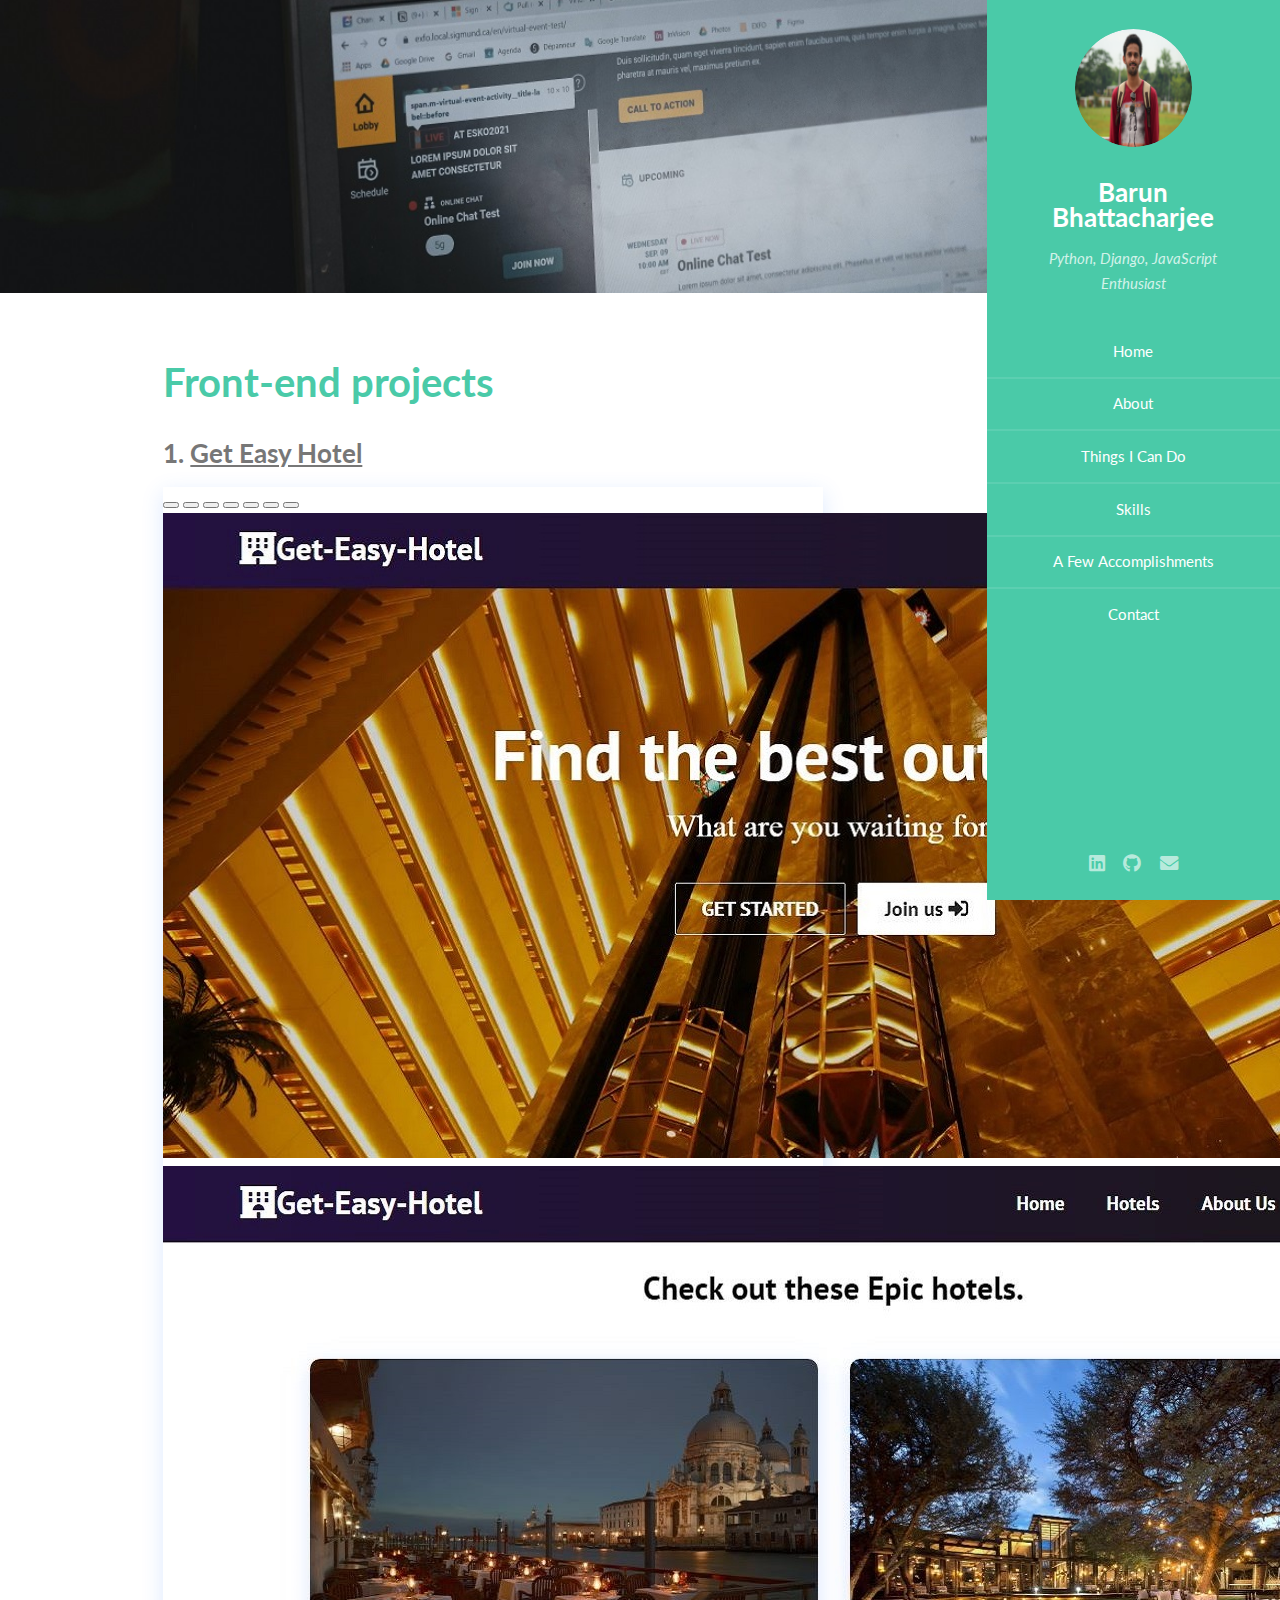
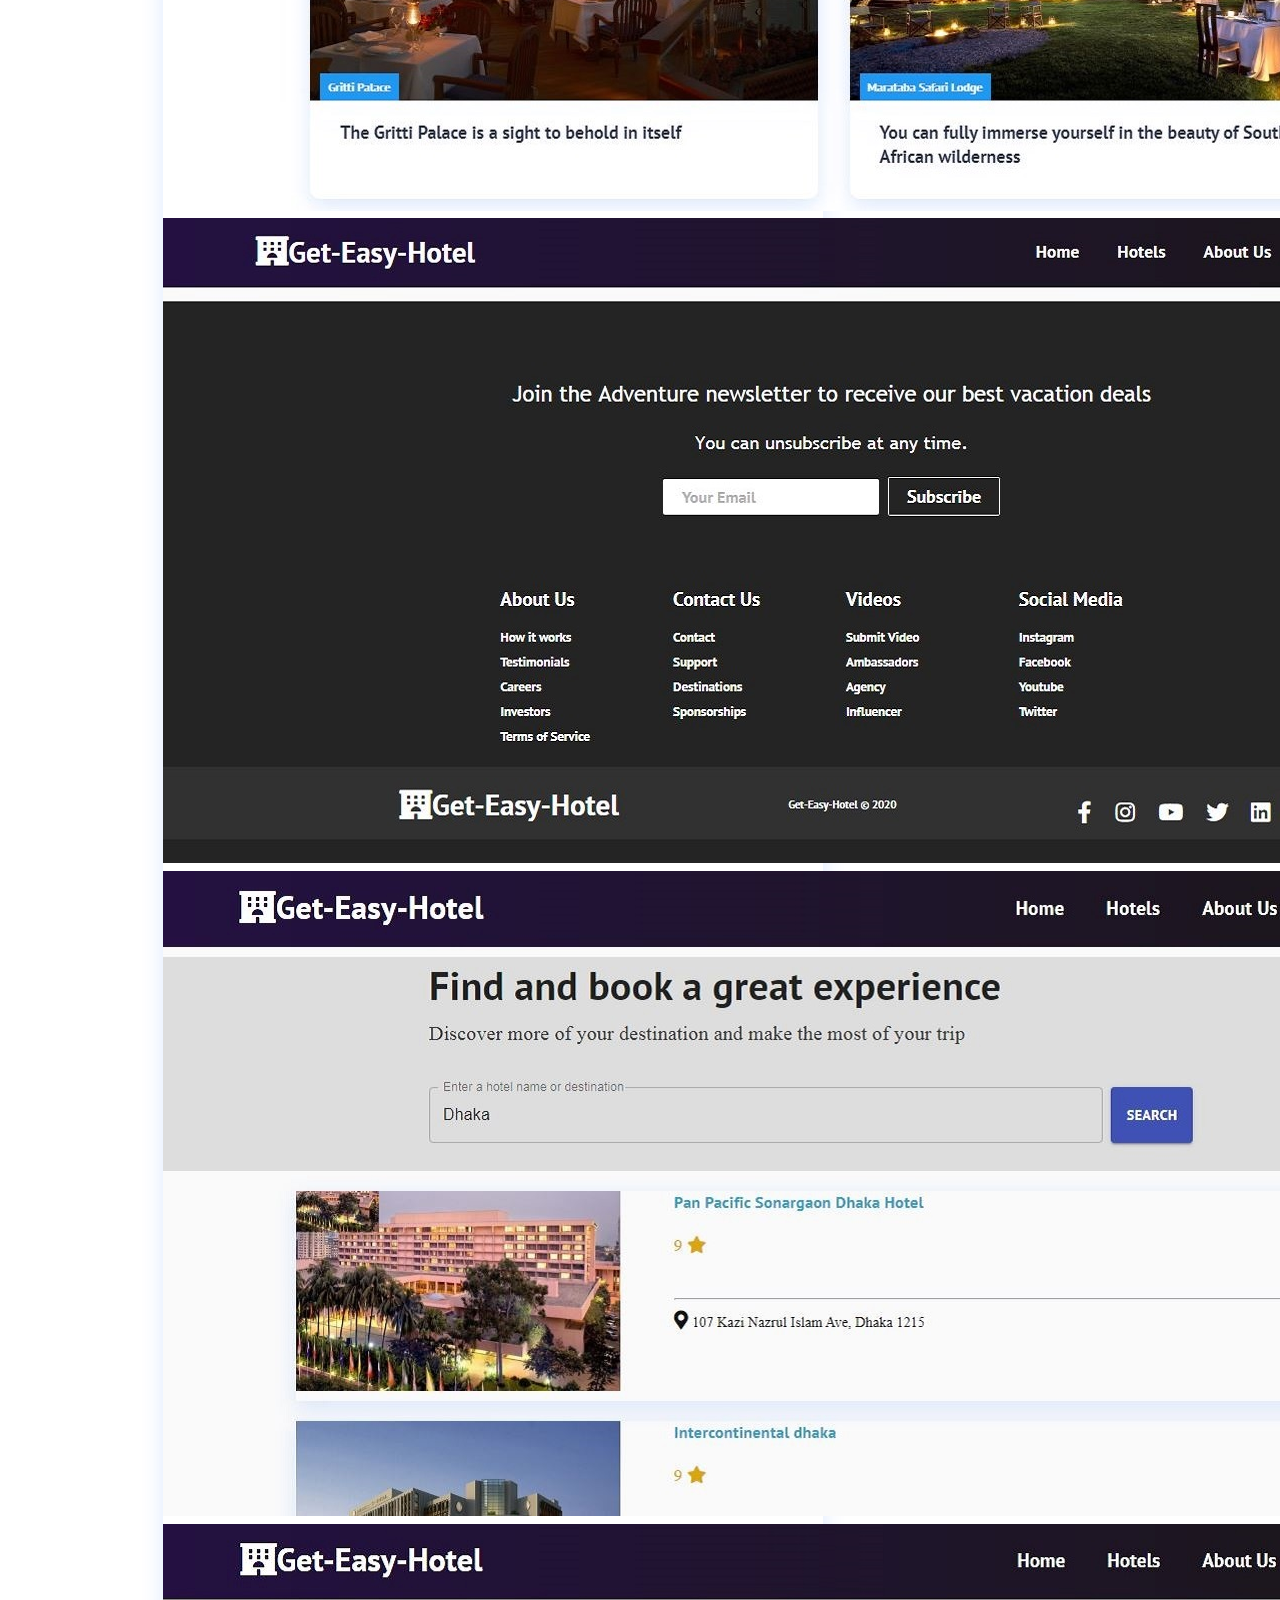
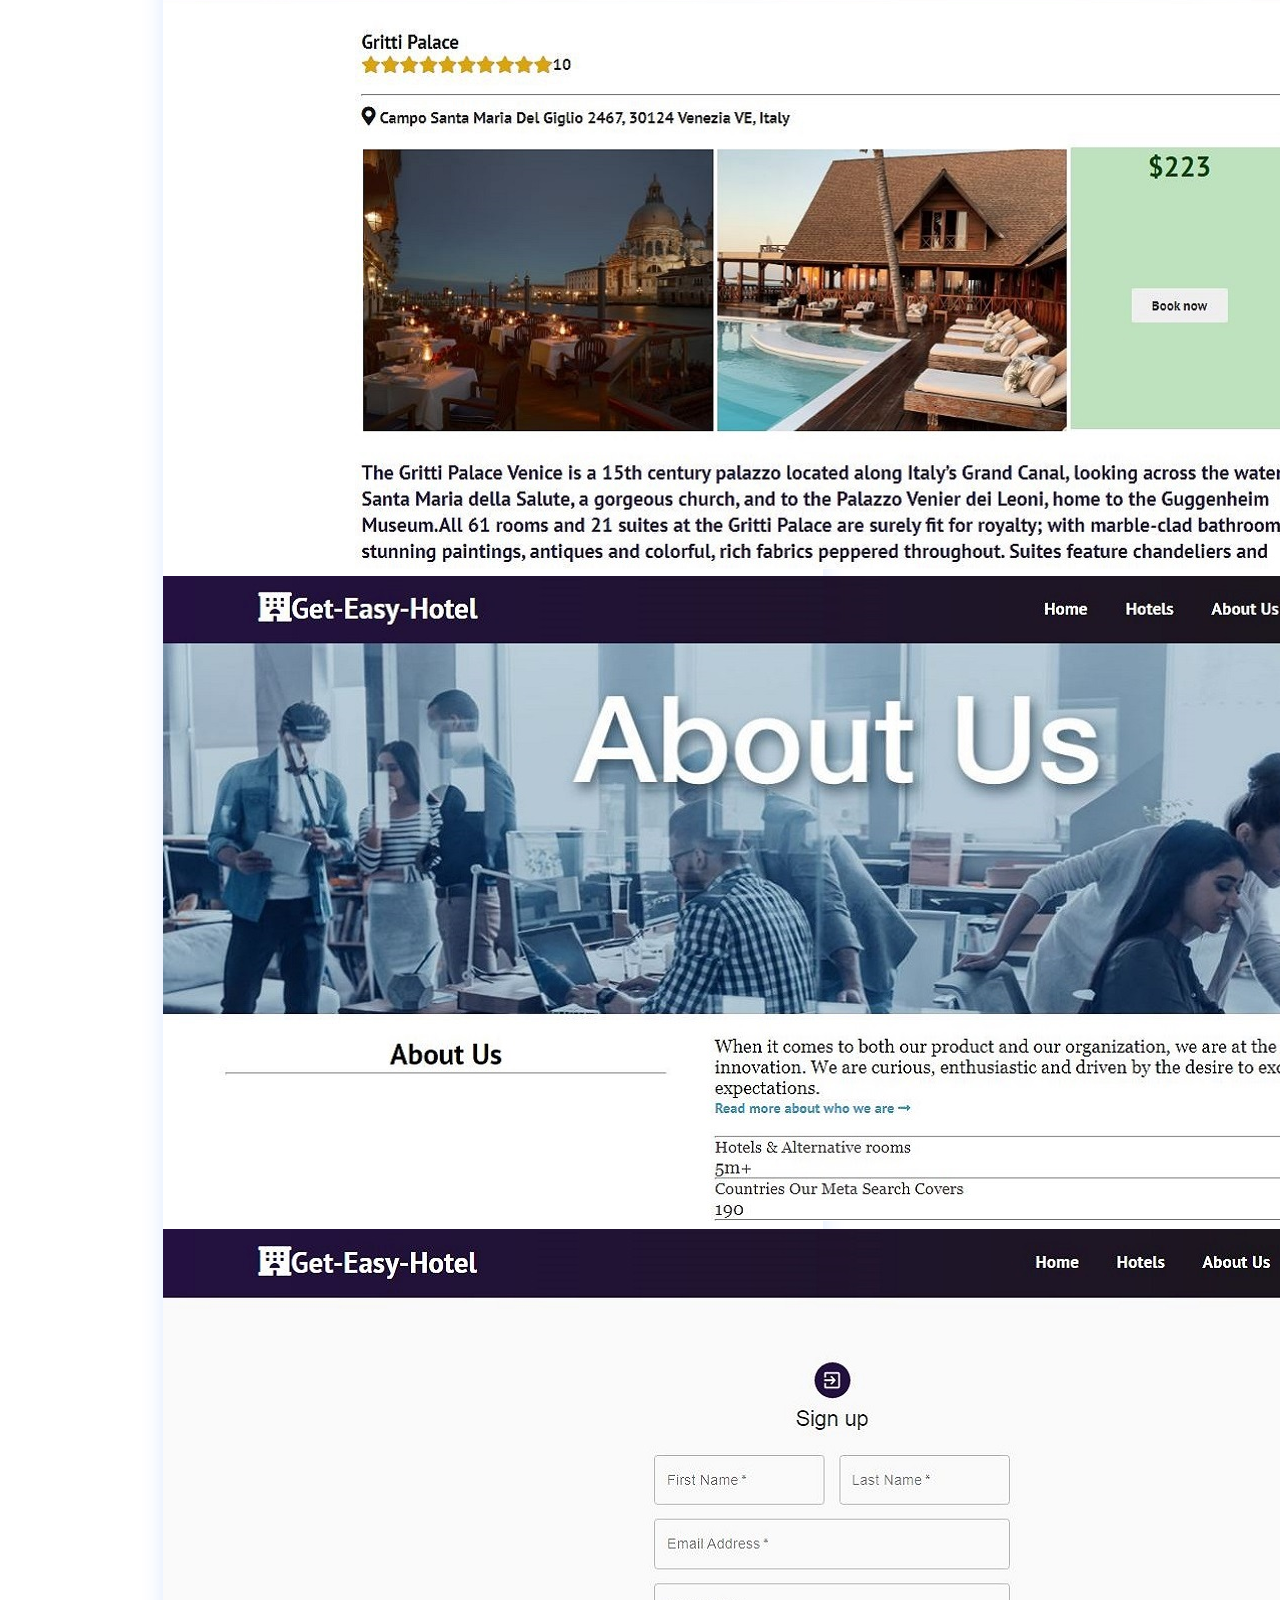
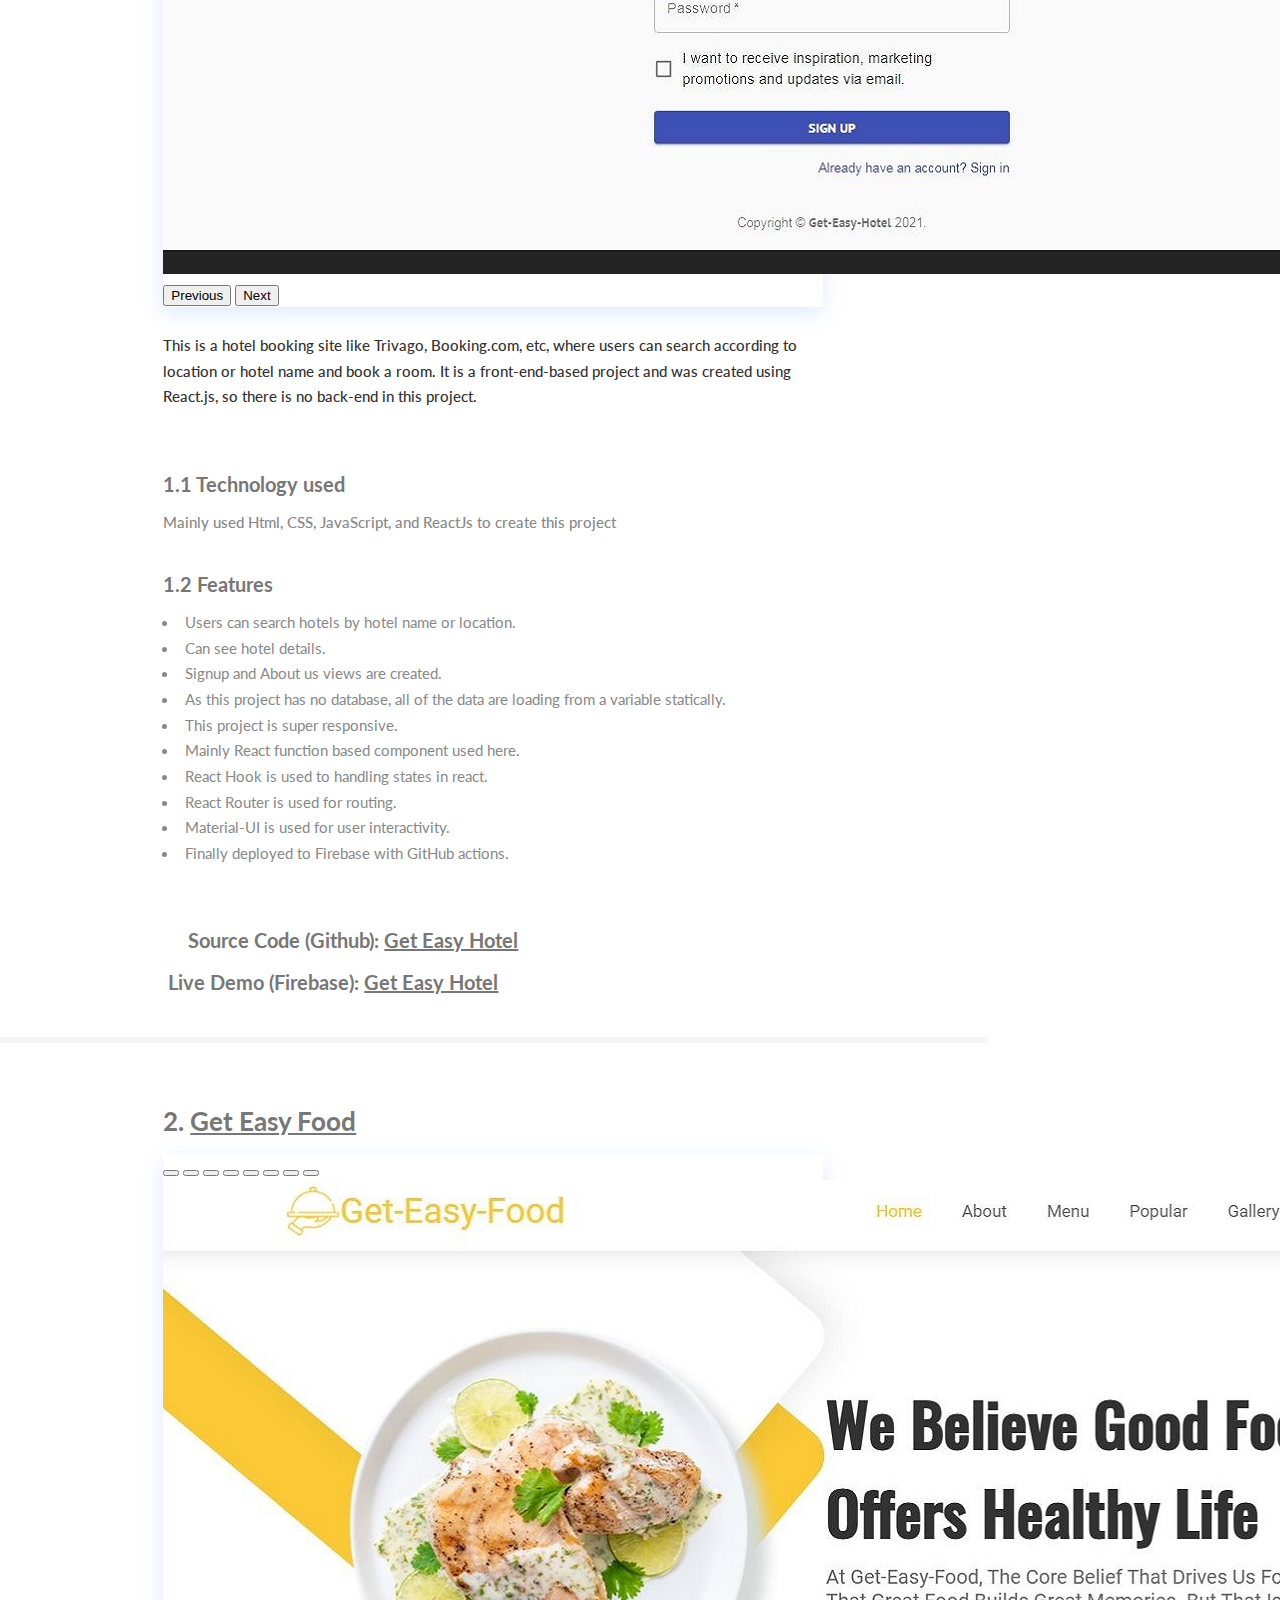
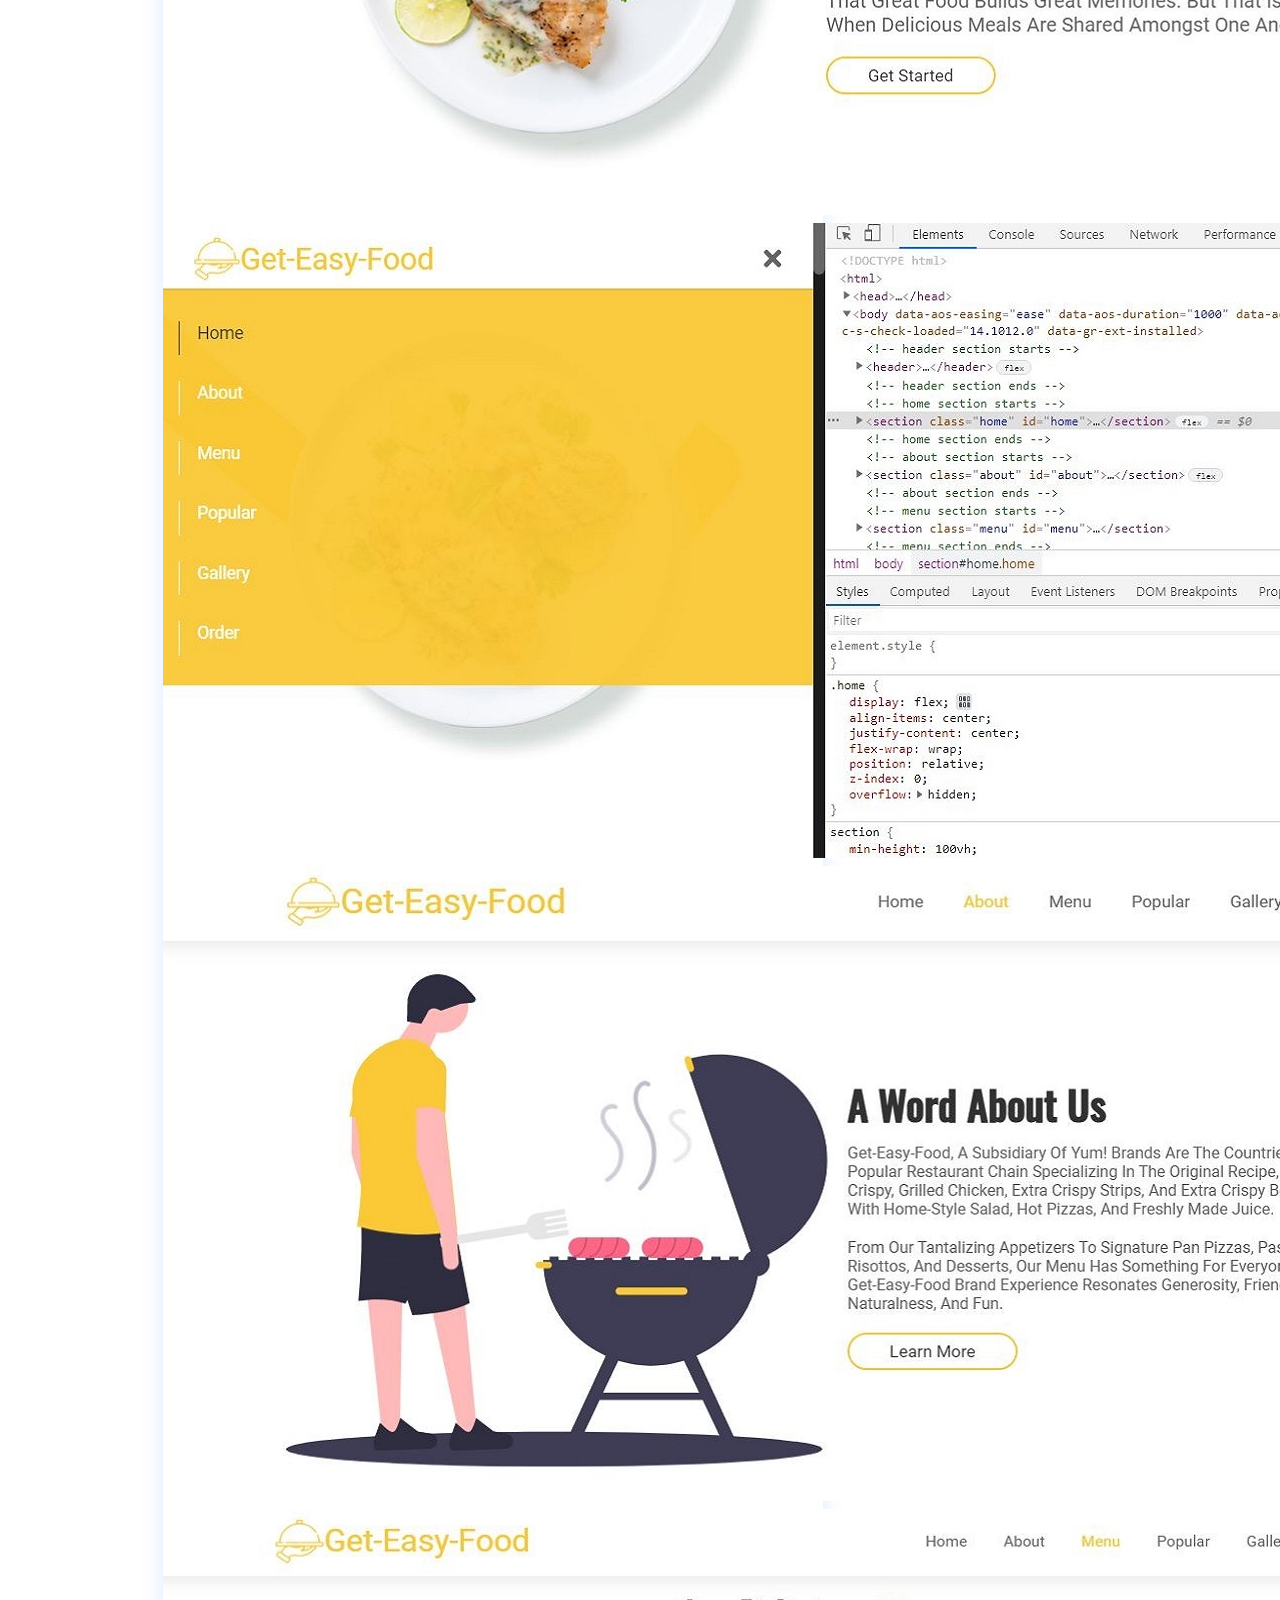
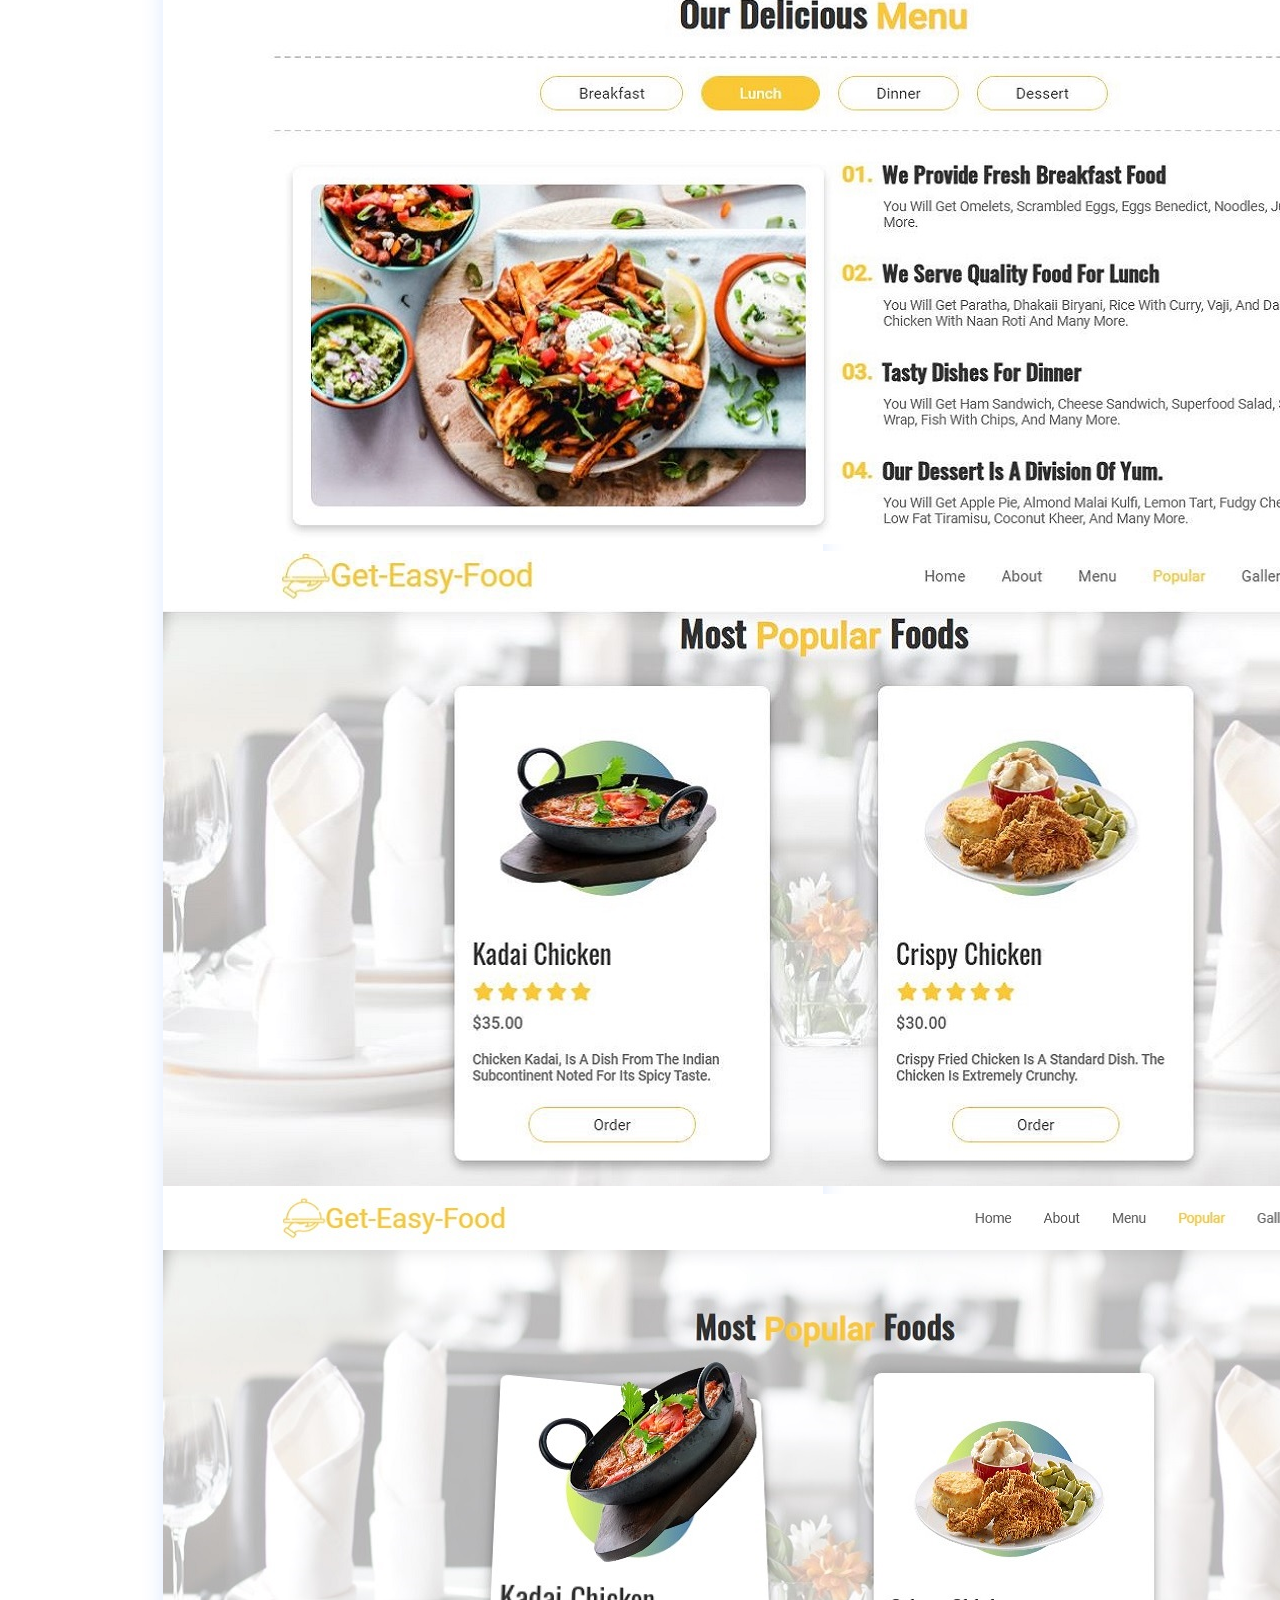
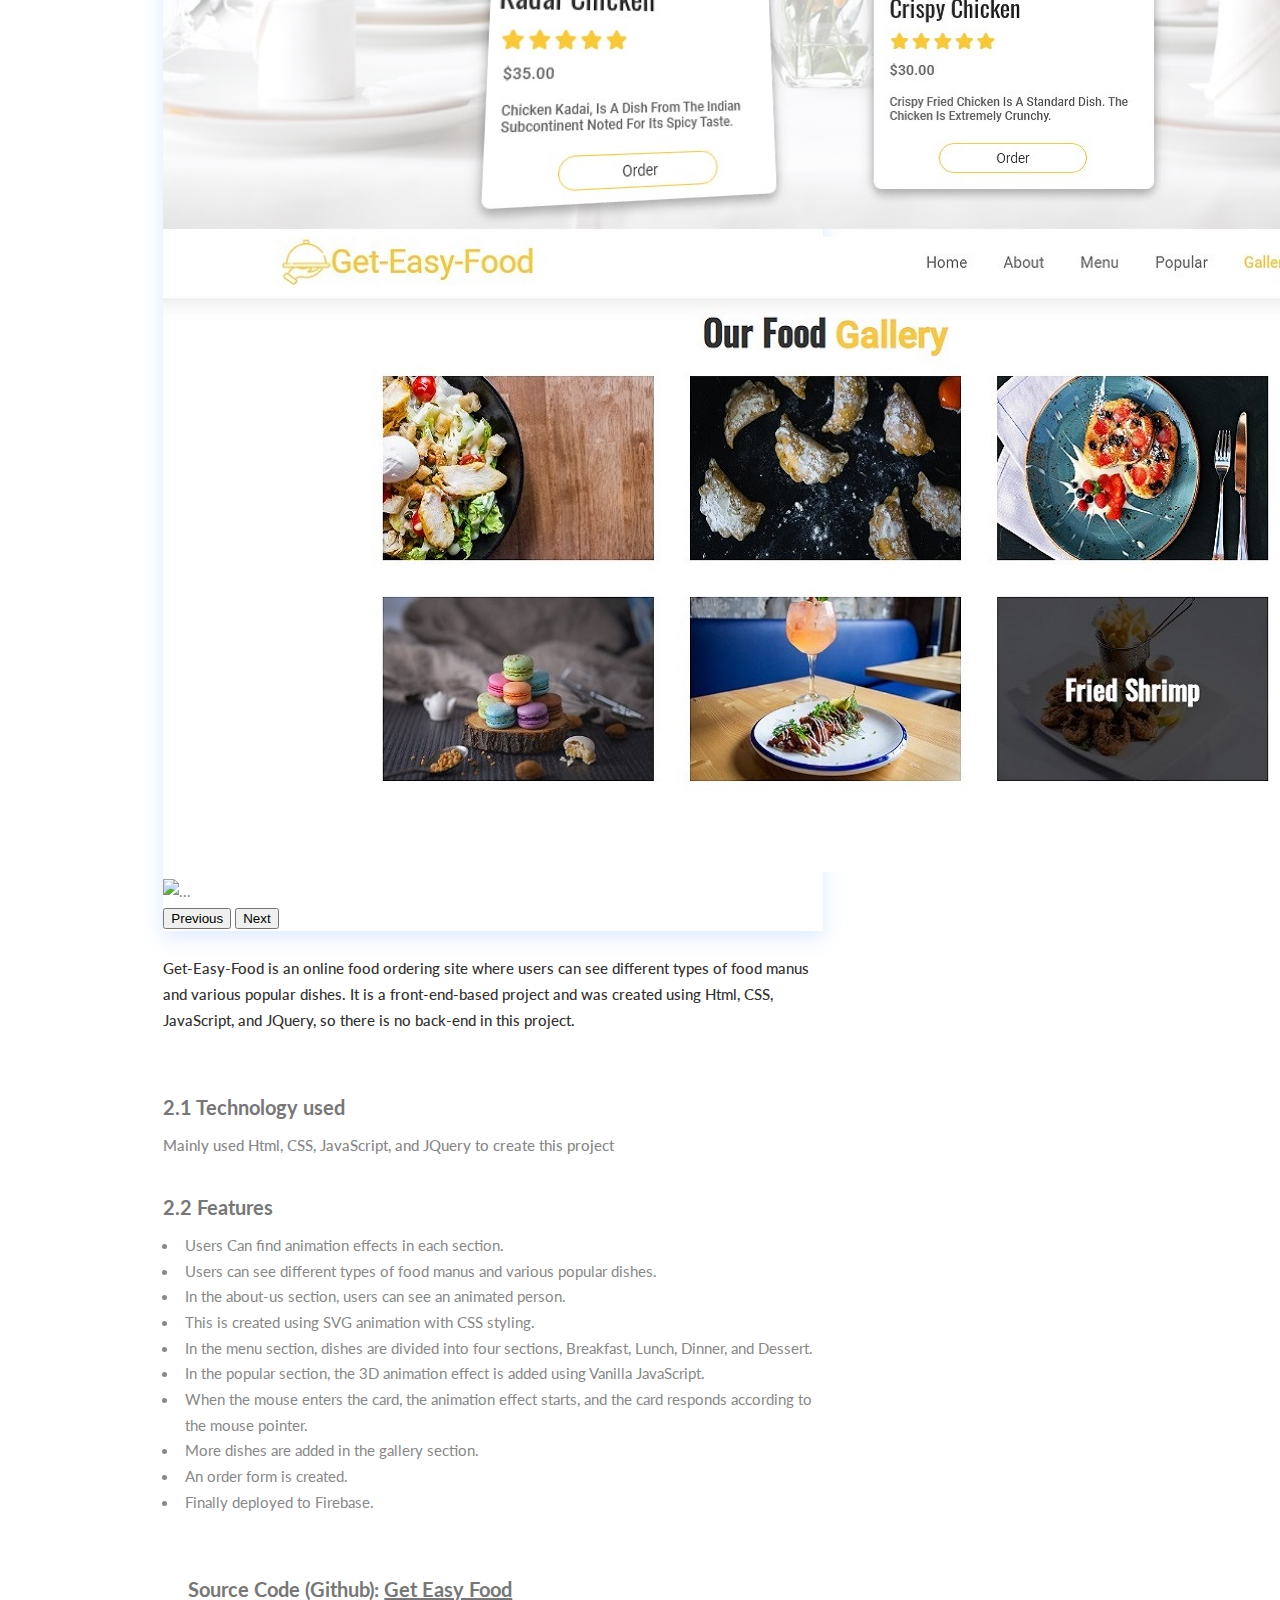
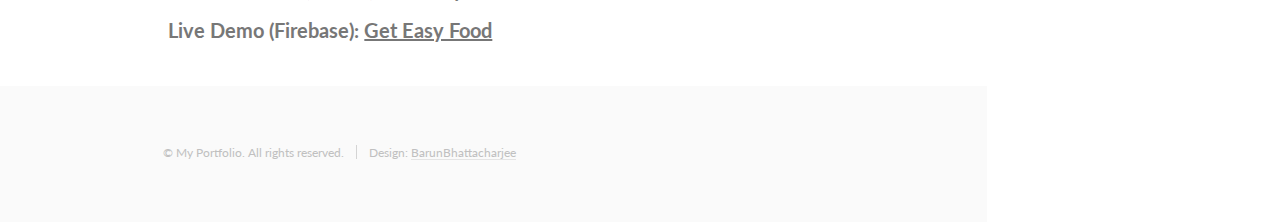
==== commit d55a3249: "Added Get-Easy-Food project" ====
--- a/front-end_projects.html
+++ b/front-end_projects.html
@@ -140,6 +140,96 @@
                         </div>
 
                     </section>
+
+
+                    <section id="two">
+
+                        <div class="container">
+
+                            <h3>2. <a style="text-decoration: underline;" href="https://get-easy-food.firebaseapp.com/">Get Easy Food</a></h3>
+
+                            <div id="carouselExampleDark5" style="box-shadow: 0 6px 20px rgba(56, 125, 255, 0.17);" class="carousel carousel-dark slide" data-bs-ride="carousel">
+                                <div class="carousel-indicators">
+                                    <button type="button" data-bs-target="#carouselExampleDark5" data-bs-slide-to="0" class="active" aria-current="true" aria-label="Slide 1"></button>
+                                    <button type="button" data-bs-target="#carouselExampleDark5" data-bs-slide-to="1" aria-label="Slide 2"></button>
+                                    <button type="button" data-bs-target="#carouselExampleDark5" data-bs-slide-to="2" aria-label="Slide 3"></button>
+                                    <button type="button" data-bs-target="#carouselExampleDark5" data-bs-slide-to="3" aria-label="Slide 4"></button>
+                                    <button type="button" data-bs-target="#carouselExampleDark5" data-bs-slide-to="4" aria-label="Slide 5"></button>
+                                    <button type="button" data-bs-target="#carouselExampleDark5" data-bs-slide-to="5" aria-label="Slide 6"></button>
+                                    <button type="button" data-bs-target="#carouselExampleDark5" data-bs-slide-to="6" aria-label="Slide 7"></button>
+                                    <button type="button" data-bs-target="#carouselExampleDark5" data-bs-slide-to="7" aria-label="Slide 8"></button>
+                                </div>
+                                <div class="carousel-inner">
+                                    <div class="carousel-item active" data-bs-interval="6000">
+                                        <img src="images/project_images/Front-end project/FoodHome.JPG" class="d-block w-100" alt="...">
+                                    </div>
+
+                                    <div class="carousel-item" data-bs-interval="5000">
+                                        <img src="images/project_images/Front-end project/FoodNavbar.JPG" class="d-block w-100" alt="...">                                   
+                                    </div>
+
+                                    <div class="carousel-item" data-bs-interval="5000">
+                                        <img src="images/project_images/Front-end project/FoodAbout.JPG" class="d-block w-100" alt="...">
+                                    </div>
+
+                                    <div class="carousel-item" data-bs-interval="5000">
+                                        <img src="images/project_images/Front-end project/FoodMenu.JPG" class="d-block w-100" alt="...">
+                                    </div>
+
+                                    <div class="carousel-item" data-bs-interval="5000">
+                                        <img src="images/project_images/Front-end project/FoodPopular.JPG" class="d-block w-100" alt="...">
+                                    </div>
+
+                                    <div class="carousel-item" data-bs-interval="5000">
+                                        <img src="images/project_images/Front-end project/FoodPopularAnimation.jpg" class="d-block w-100" alt="...">
+                                    </div>
+
+                                    <div class="carousel-item" data-bs-interval="5000">
+                                        <img src="images/project_images/Front-end project/FoodGallery.jpg" class="d-block w-100" alt="...">                                   
+                                    </div>
+
+                                    <div class="carousel-item">
+                                        <img src="images/project_images/Front-end project/FoodOrder.JPG" class="d-block w-100" alt="...">
+                                    </div>
+                                    
+                                </div>
+                                <button class="carousel-control-prev" type="button" data-bs-target="#carouselExampleDark5" data-bs-slide="prev">
+                                    <span class="carousel-control-prev-icon" aria-hidden="true"></span>
+                                    <span class="visually-hidden">Previous</span>
+                                </button>
+                                <button class="carousel-control-next" type="button" data-bs-target="#carouselExampleDark5" data-bs-slide="next">
+                                    <span class="carousel-control-next-icon" aria-hidden="true"></span>
+                                    <span class="visually-hidden">Next</span>
+                                </button>
+
+                            </div>
+
+                            <p style="font-weight: 500; color: rgb(51, 48, 48);"><br>Get-Easy-Food is an online food ordering site where users can see different types of food manus and various popular dishes. It is a front-end-based project and was created using Html, CSS, JavaScript, and JQuery, so there is no back-end in this project.</p>
+                            <br>
+                            <h4>2.1 Technology used</h4>
+                            <p style="font-weight: 500;">Mainly used Html, CSS, JavaScript, and JQuery to create this project</p>
+                            
+                            <h4>2.2 Features</h4>
+                            <ul>
+                                <li>Users Can find animation effects in each section.</li>
+                                <li>Users can see different types of food manus and various popular dishes.</li>
+                                <li>In the about-us section, users can see an animated person.</li>
+                                <li>This is created using SVG animation with CSS styling.</li>
+                                <li>In the menu section, dishes are divided into four sections, Breakfast, Lunch, Dinner, and Dessert. </li>
+                                <li>In the popular section, the 3D animation effect is added using Vanilla JavaScript.</li>
+                                <li>When the mouse enters the card, the animation effect starts, and the card responds according to the mouse pointer.</li>
+                                <li>More dishes are added in the gallery section.</li>
+                                <li>An order form is created.</li>
+                                <li>Finally deployed to Firebase.</li>
+                            </ul>
+                            <br>
+
+                            <h4><i class="fa fa-github"></i> Source Code (Github): <a style="text-decoration: underline;" href="https://github.com/BarunBlog/Get-Easy-Food">Get Easy Food</a></h4>
+                            <h4><img style="width: 19px;" src="https://www.vectorlogo.zone/logos/firebase/firebase-icon.svg" alt=""> Live Demo (Firebase): <a style="text-decoration: underline;" href="https://get-easy-food.firebaseapp.com/">Get Easy Food</a></h4>
+
+                        </div>
+
+                    </section>
                 </div>
                 <!-- Footer -->
 					<section id="footer">
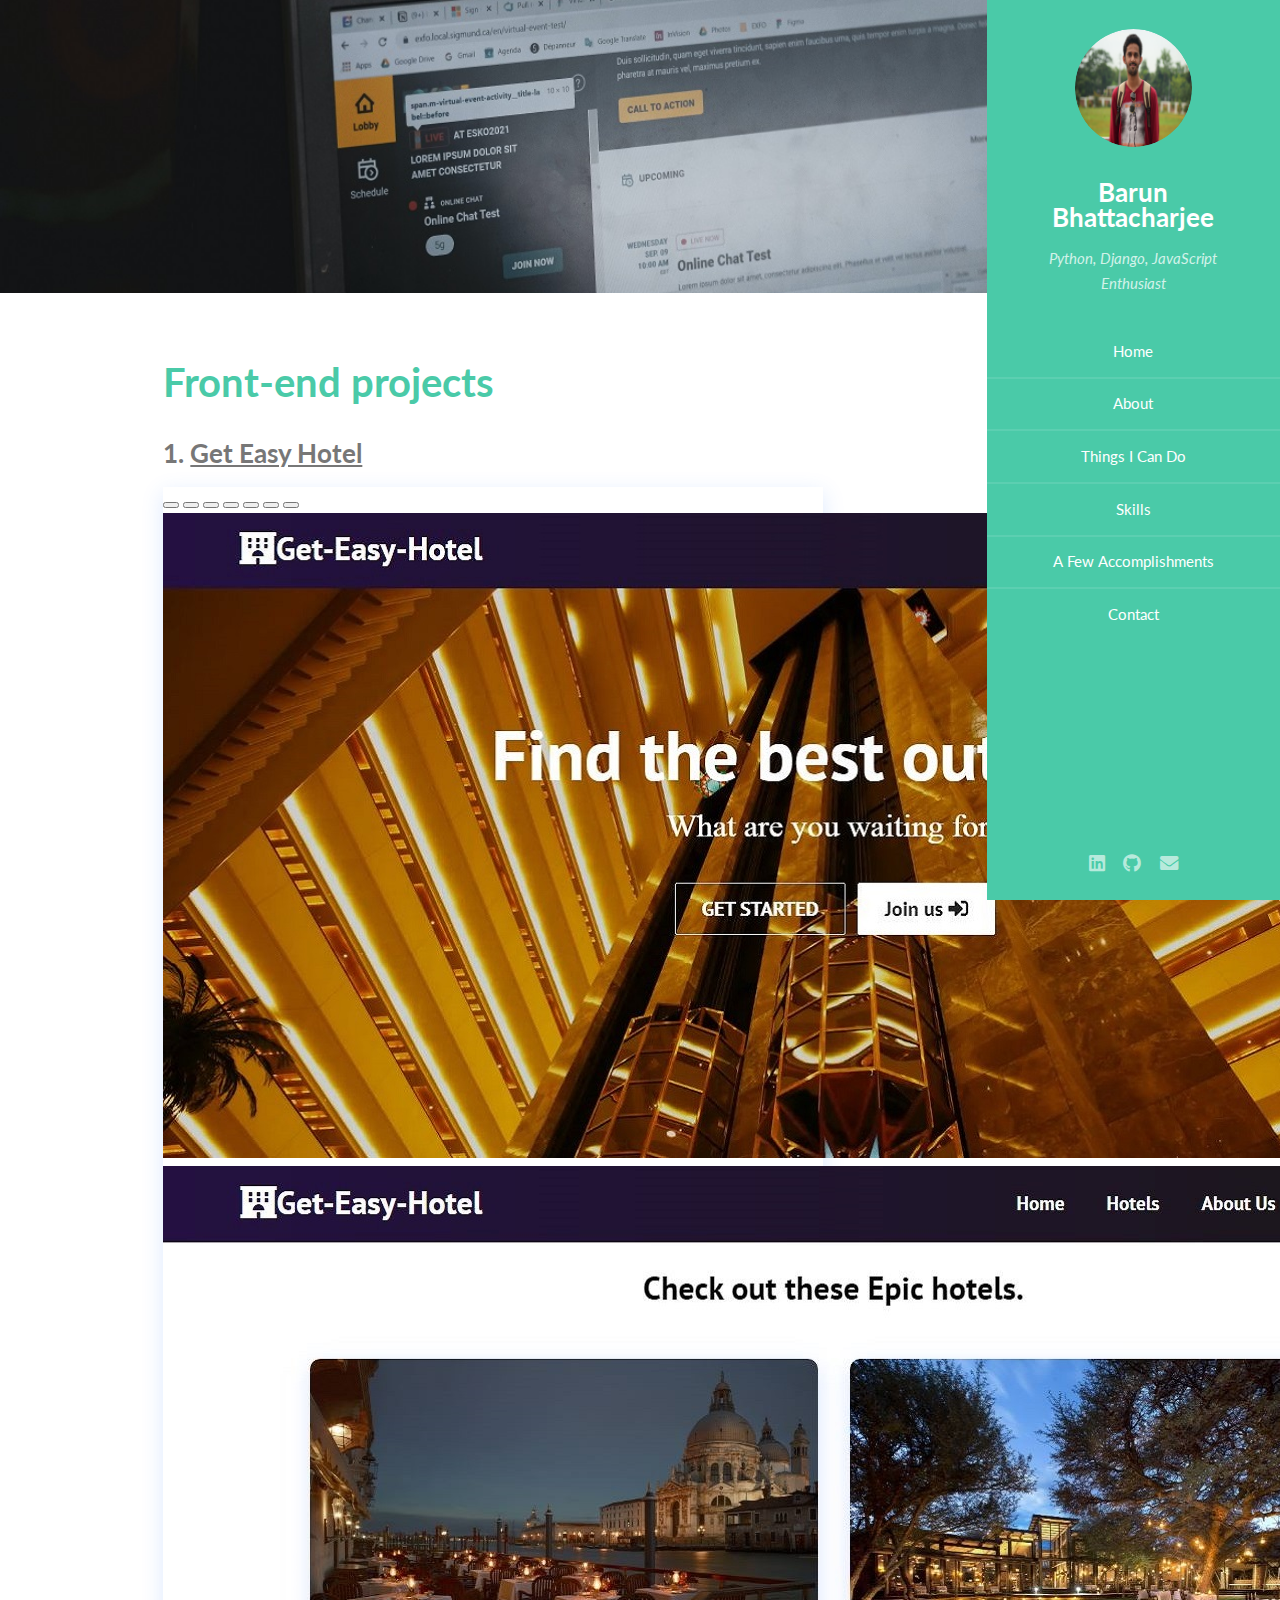
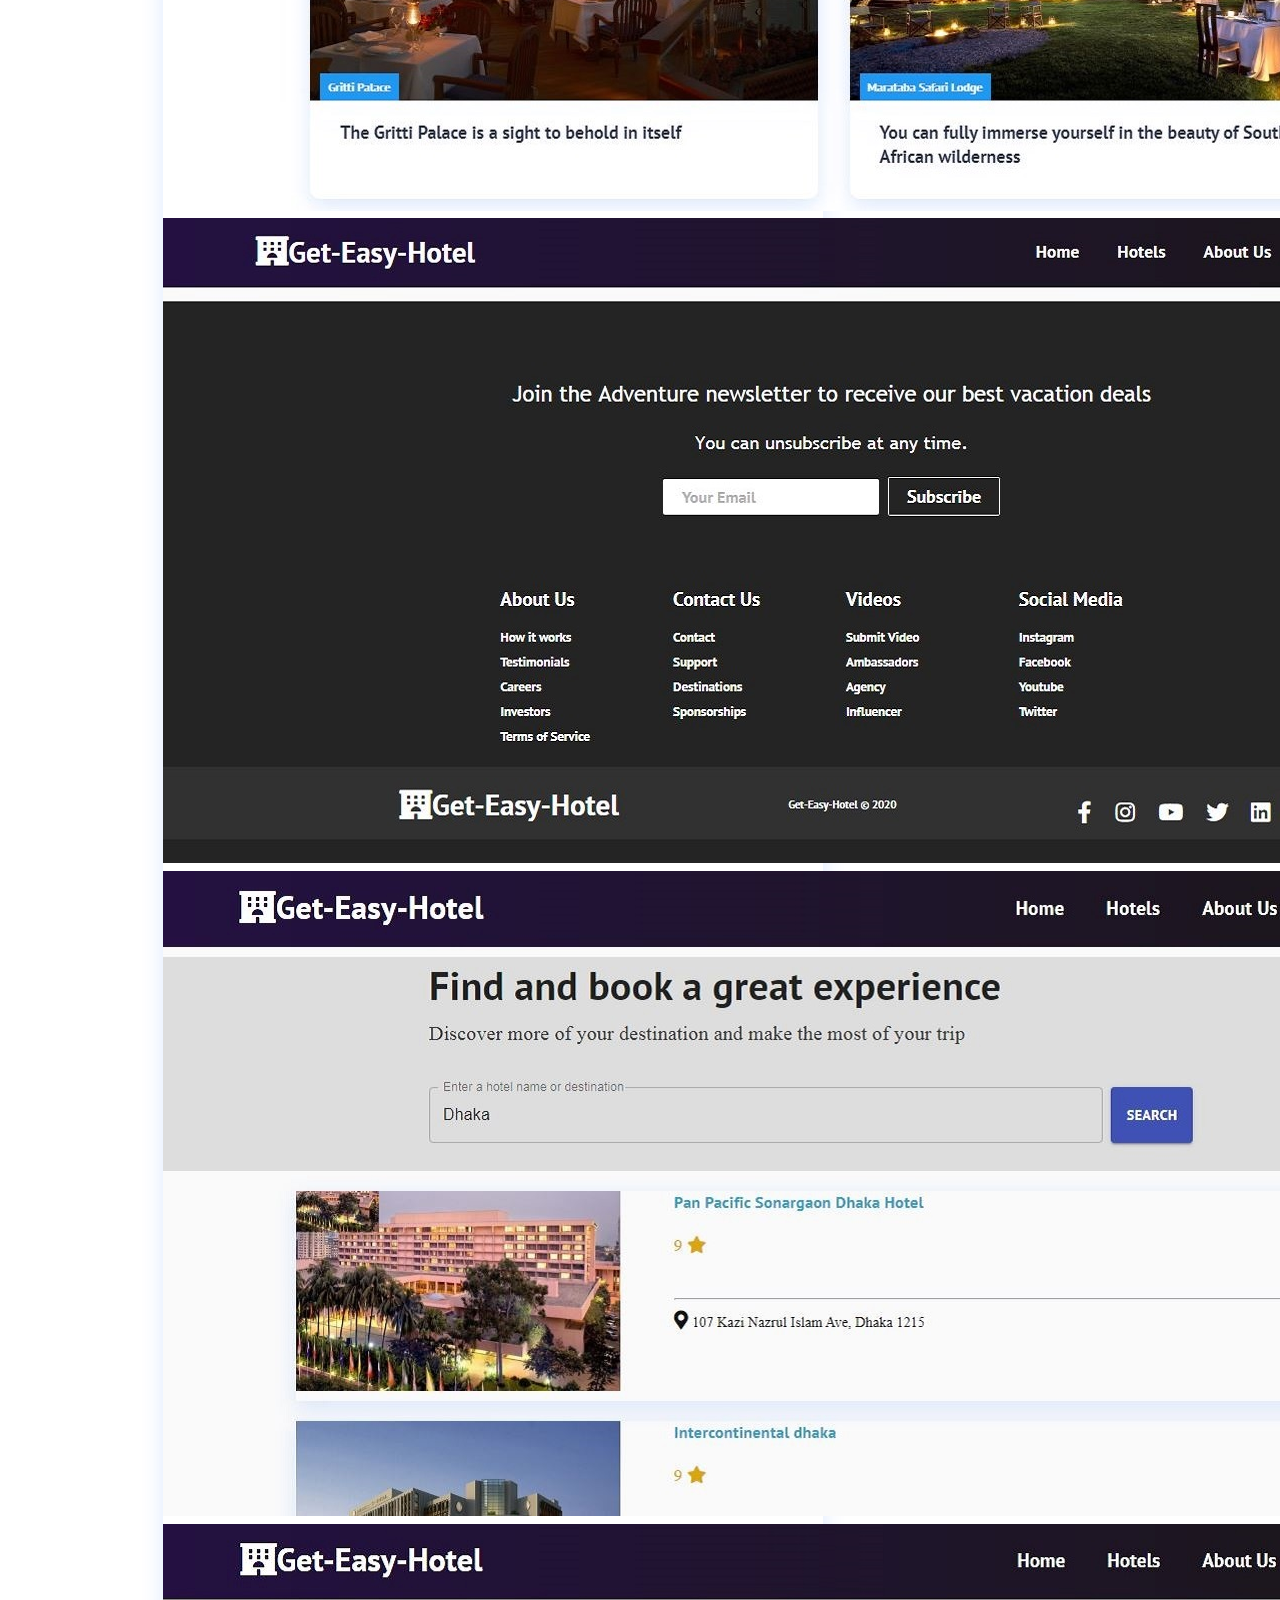
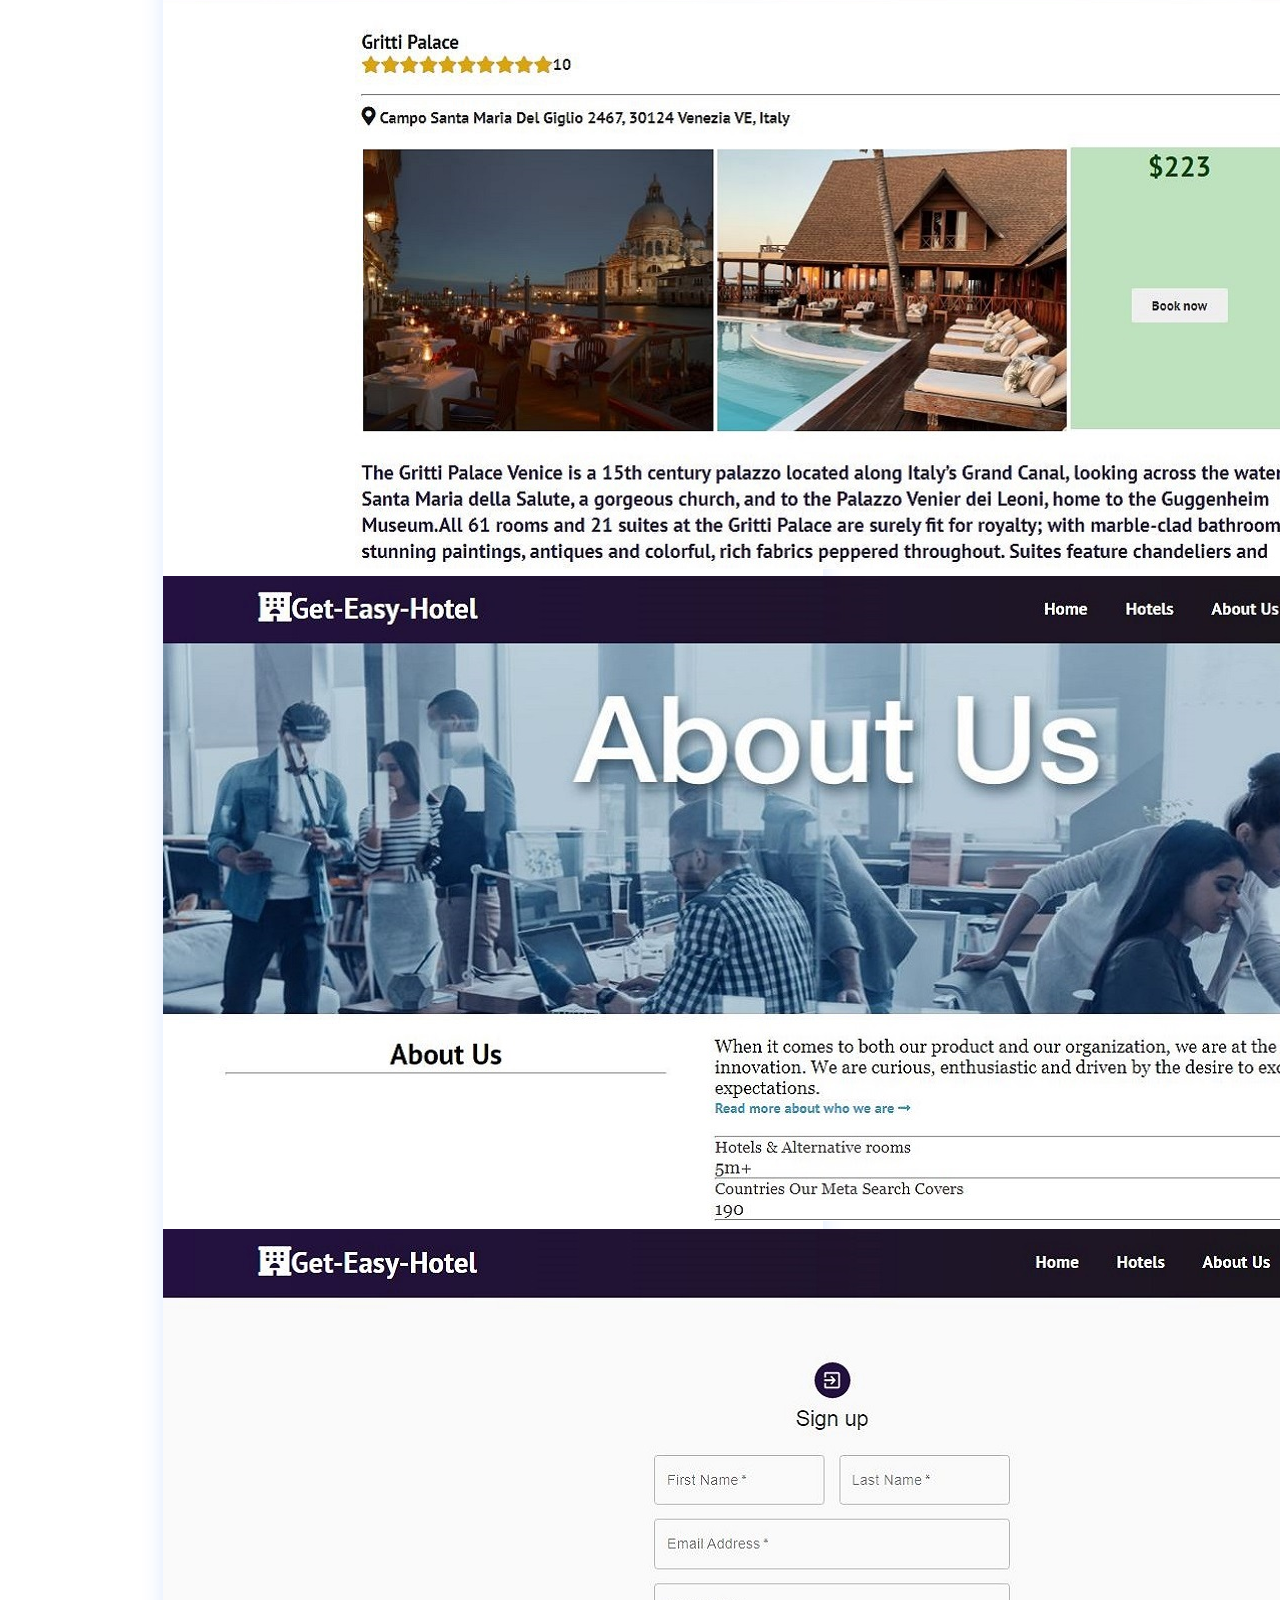
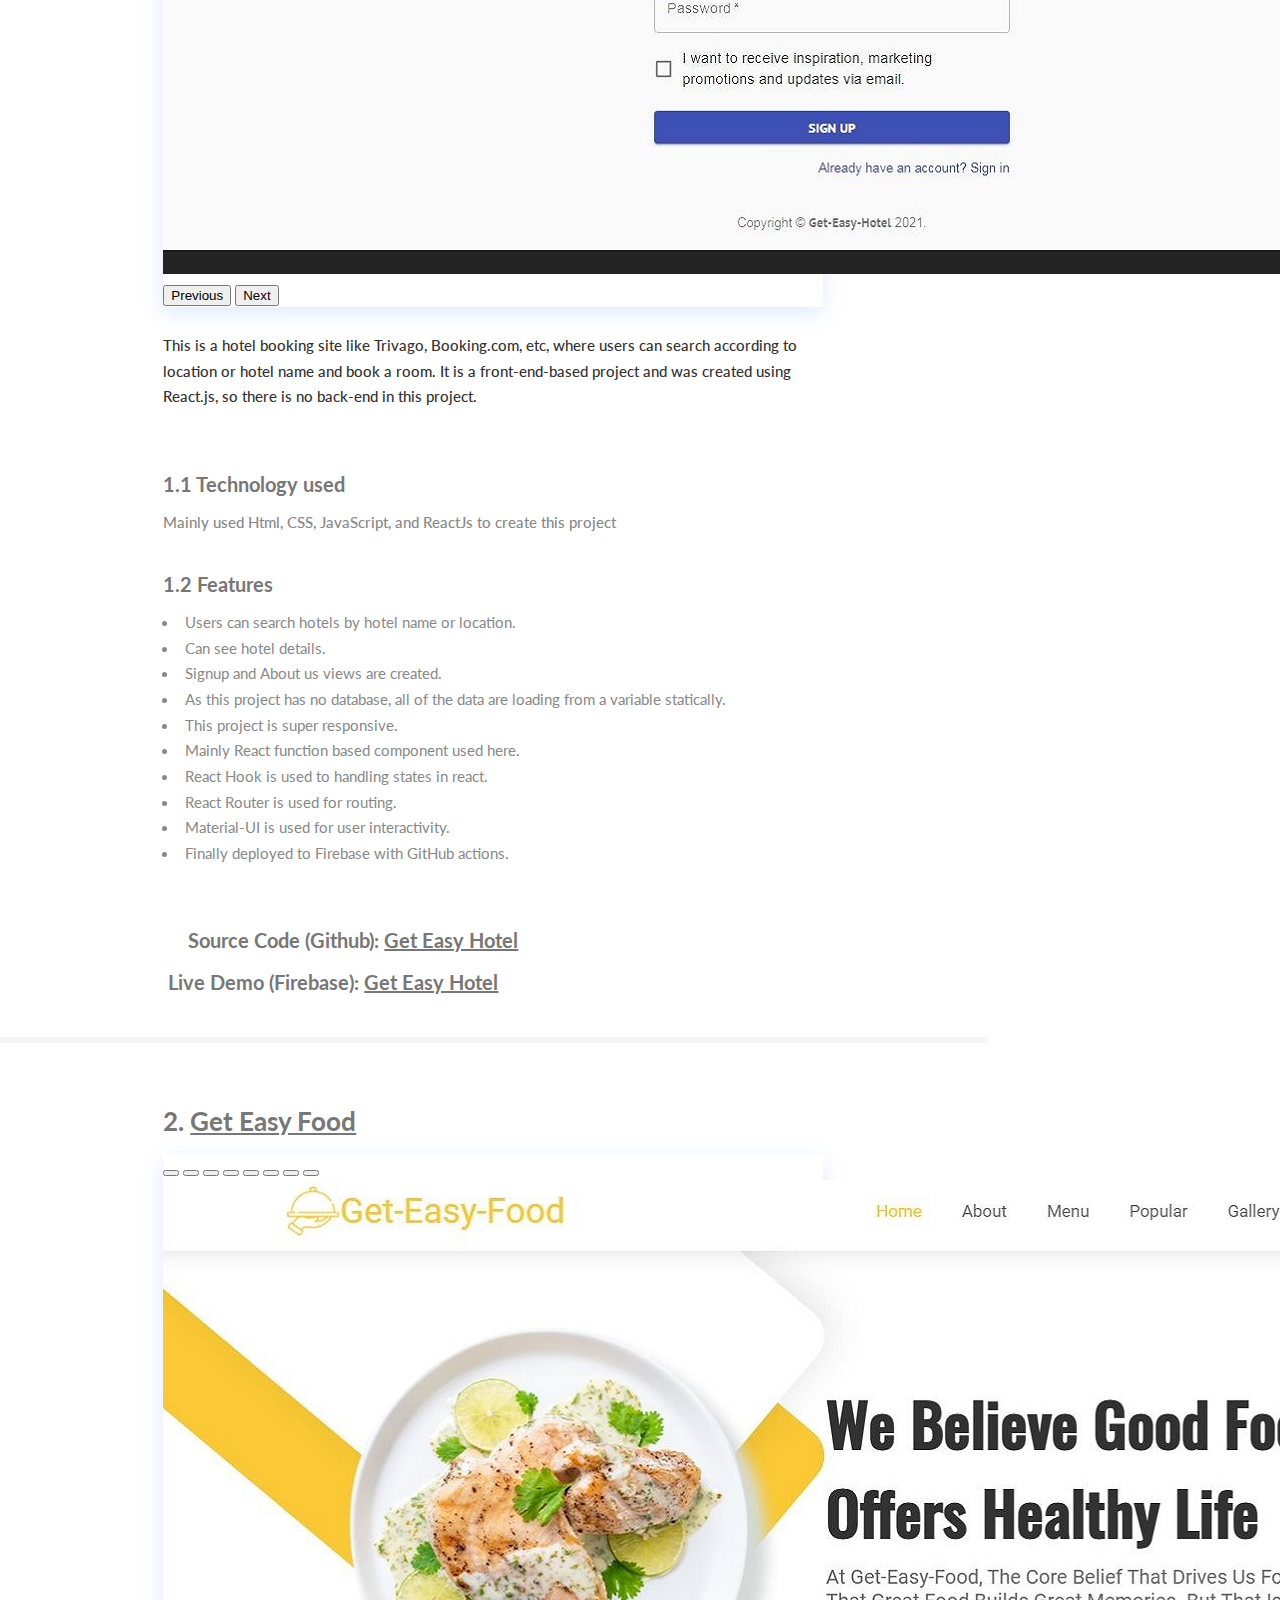
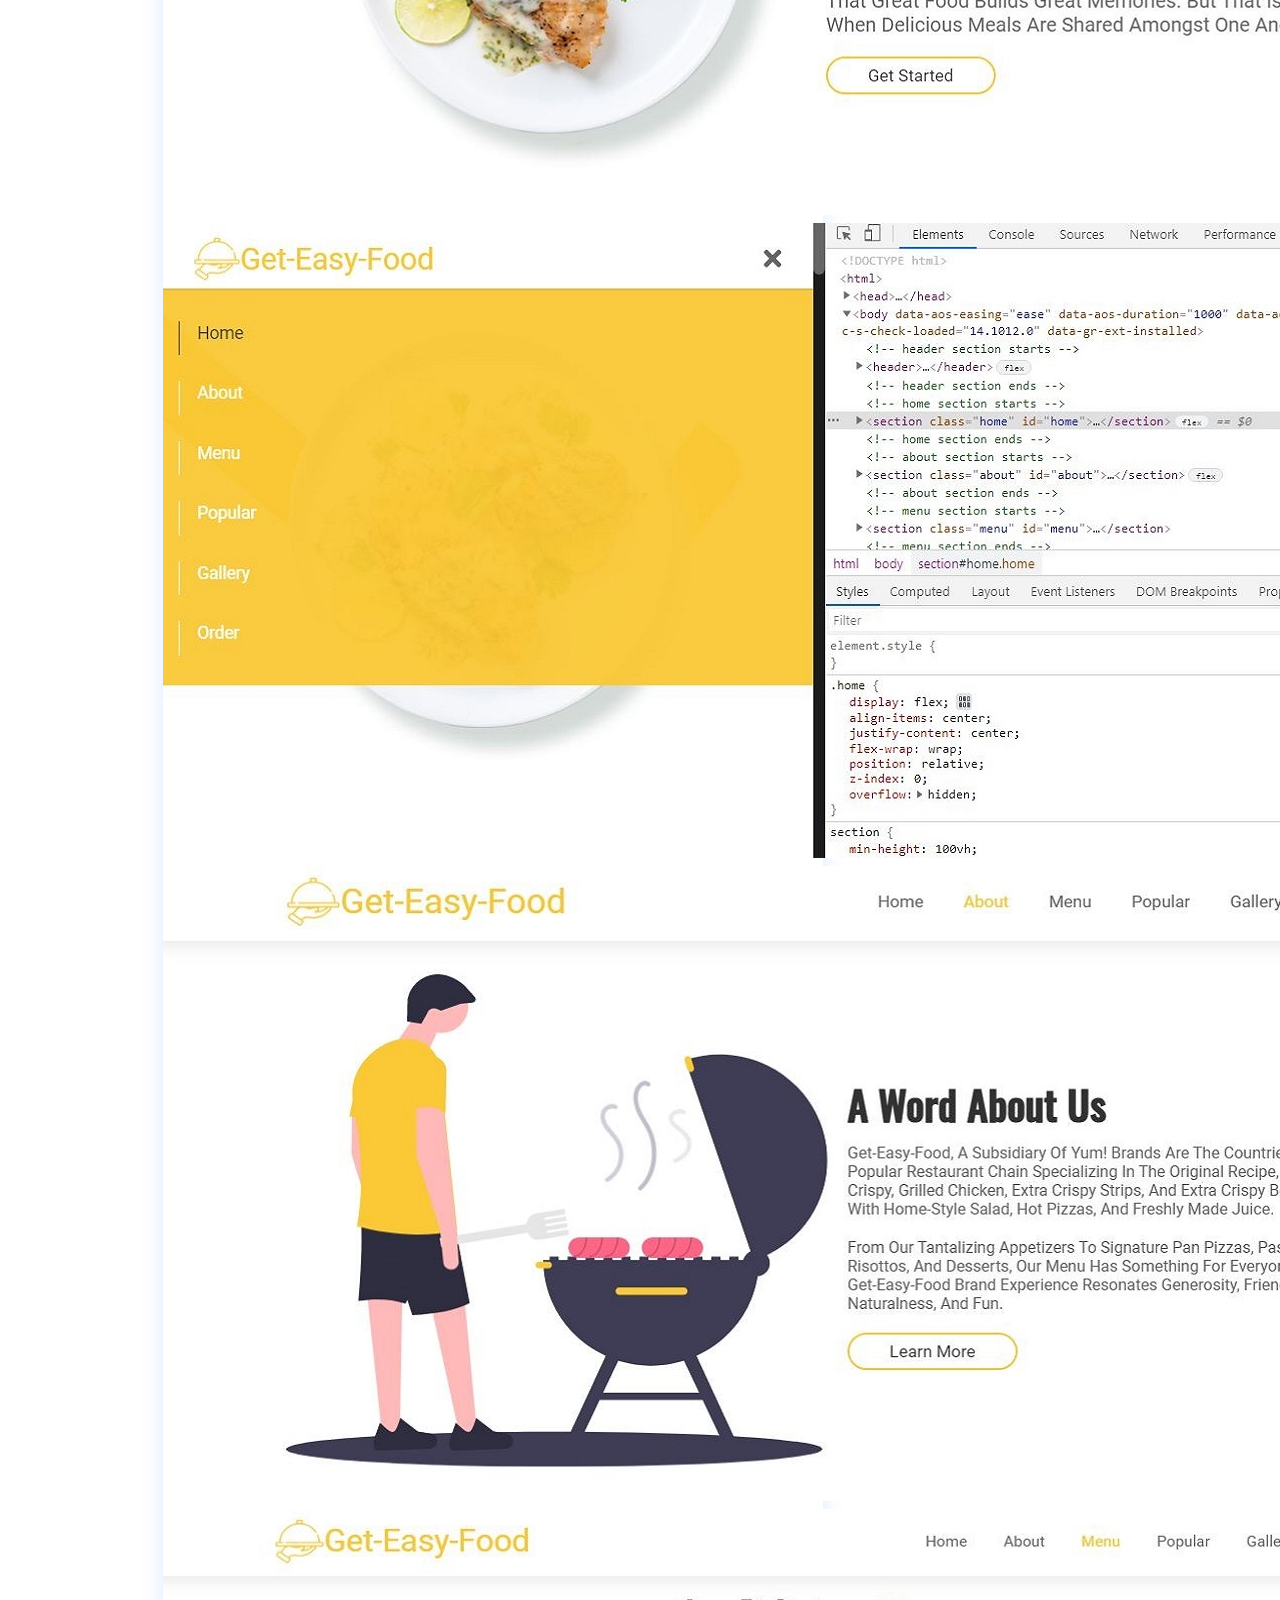
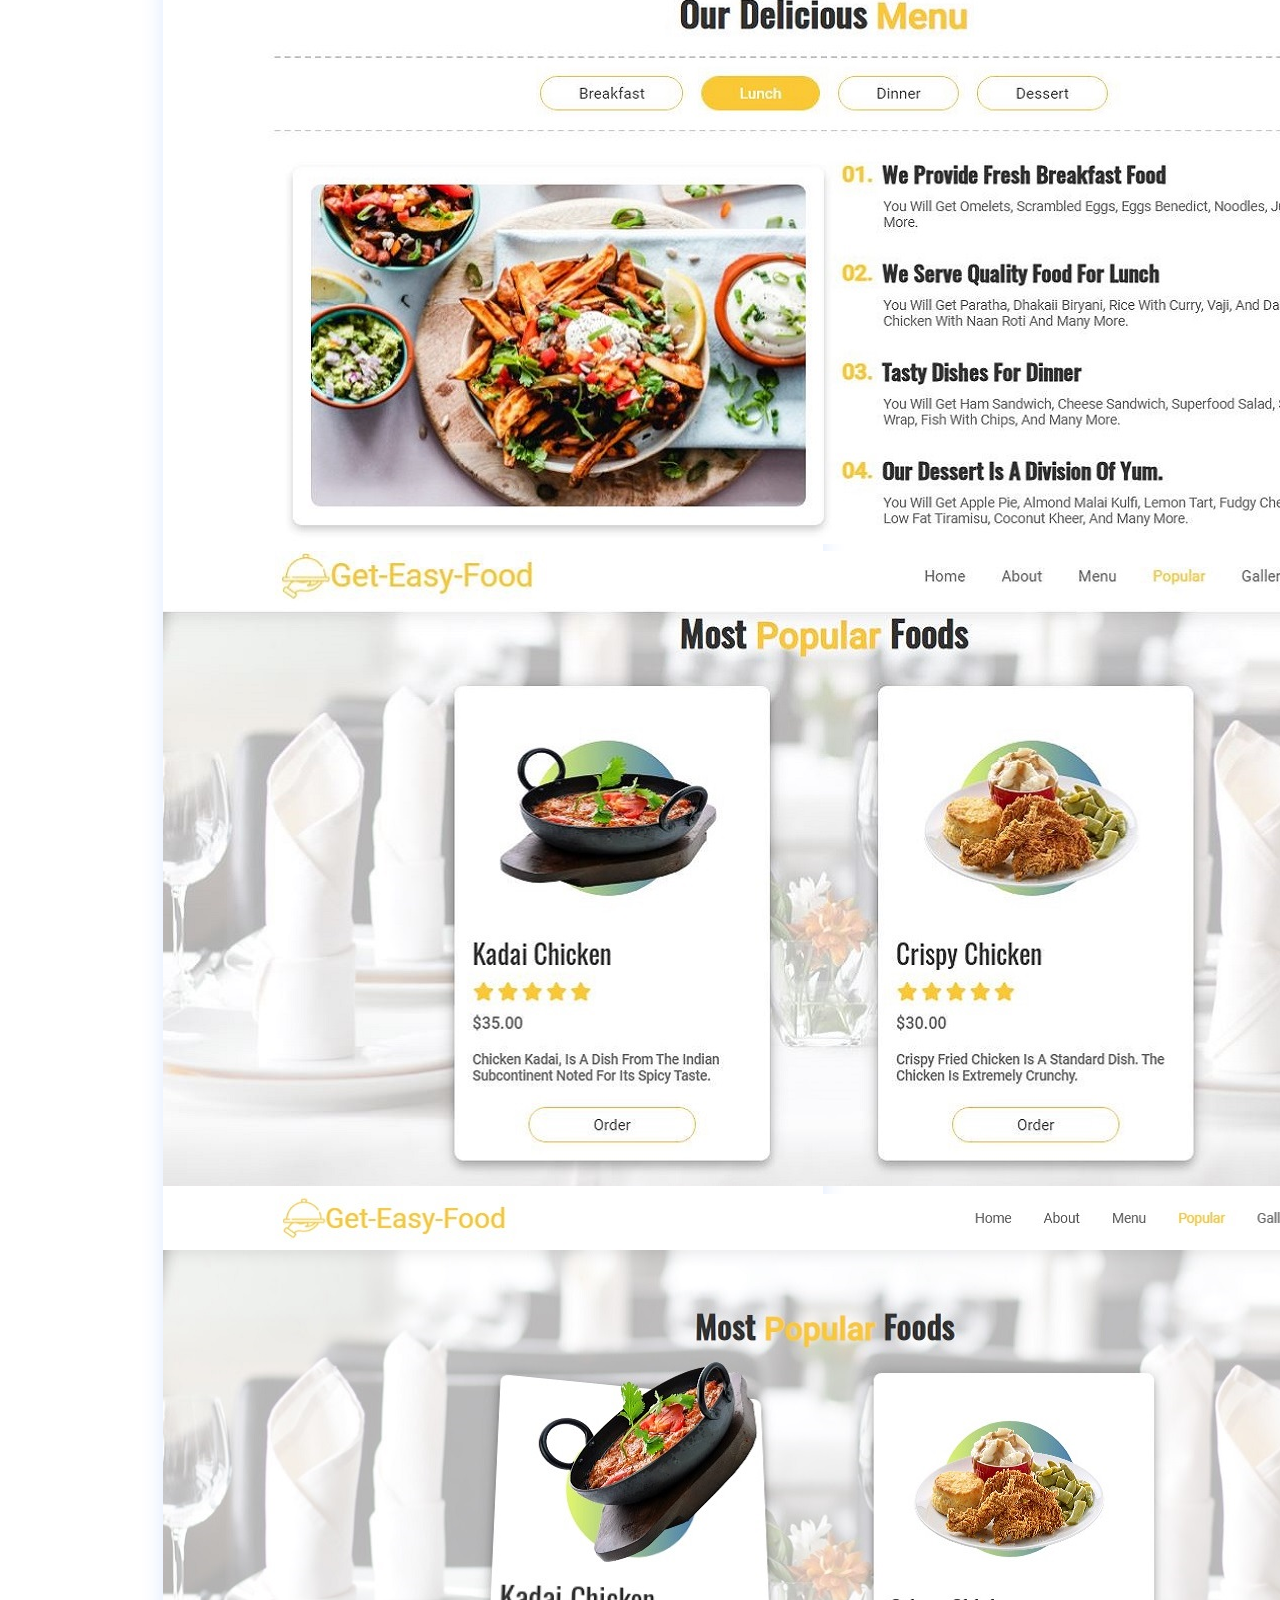
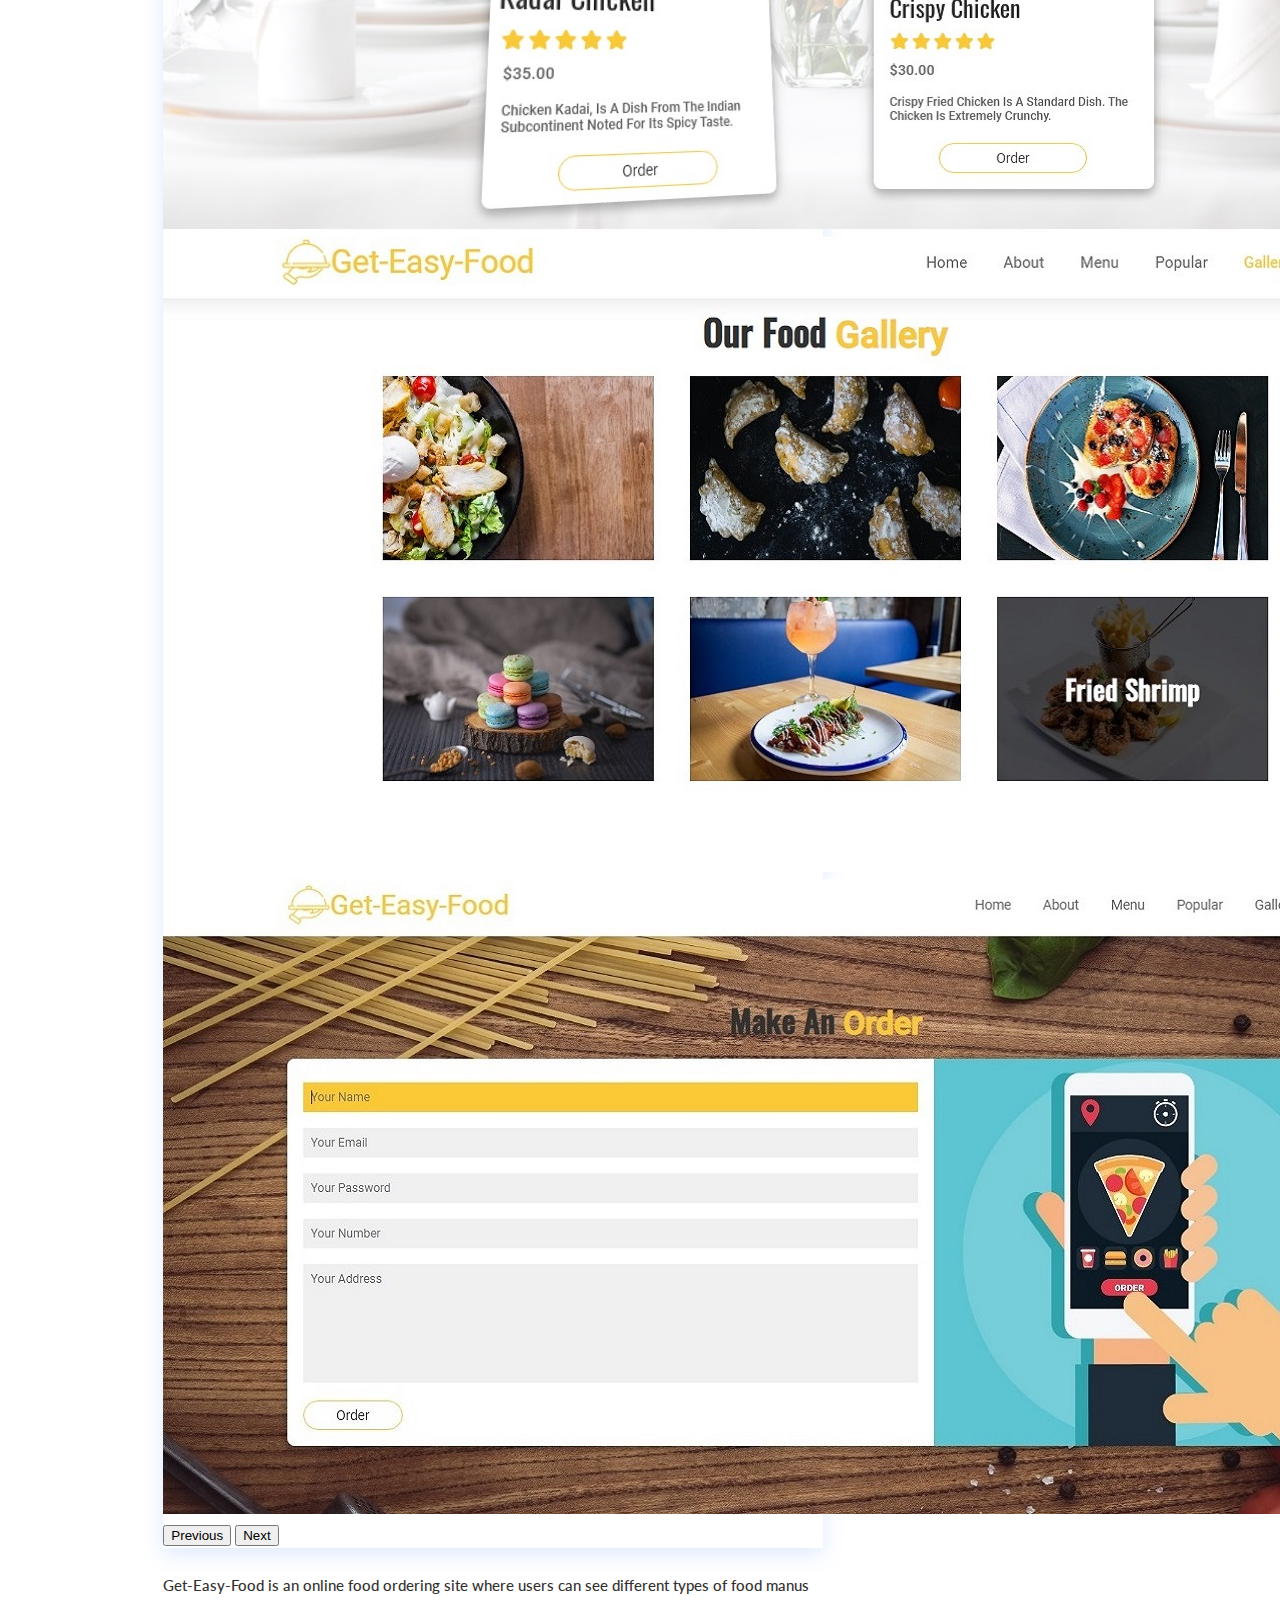
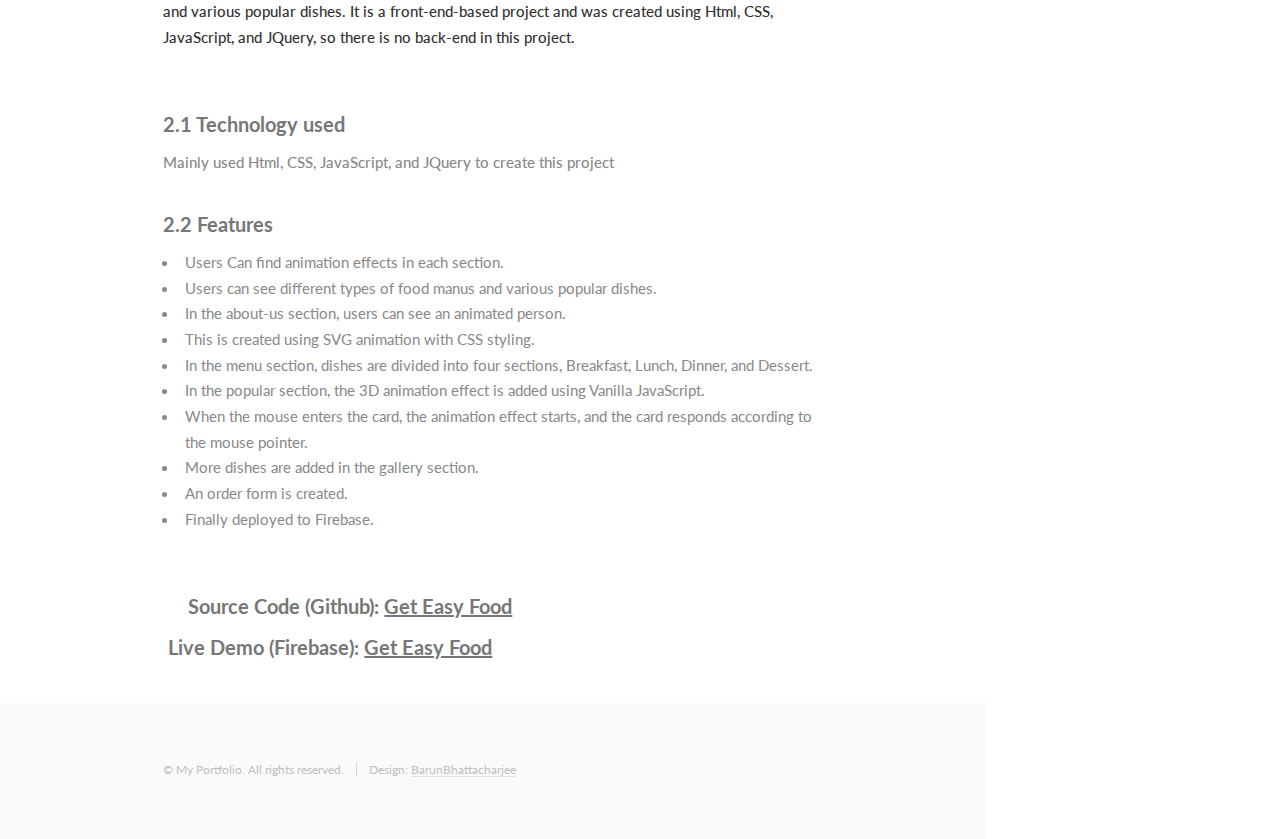
==== commit decc04d1: "Fixed image not found error" ====
--- a/front-end_projects.html
+++ b/front-end_projects.html
@@ -189,7 +189,7 @@
                                     </div>
 
                                     <div class="carousel-item">
-                                        <img src="images/project_images/Front-end project/FoodOrder.JPG" class="d-block w-100" alt="...">
+                                        <img src="images/project_images/Front-end project/FoodOrder.jpg" class="d-block w-100" alt="...">
                                     </div>
                                     
                                 </div>
